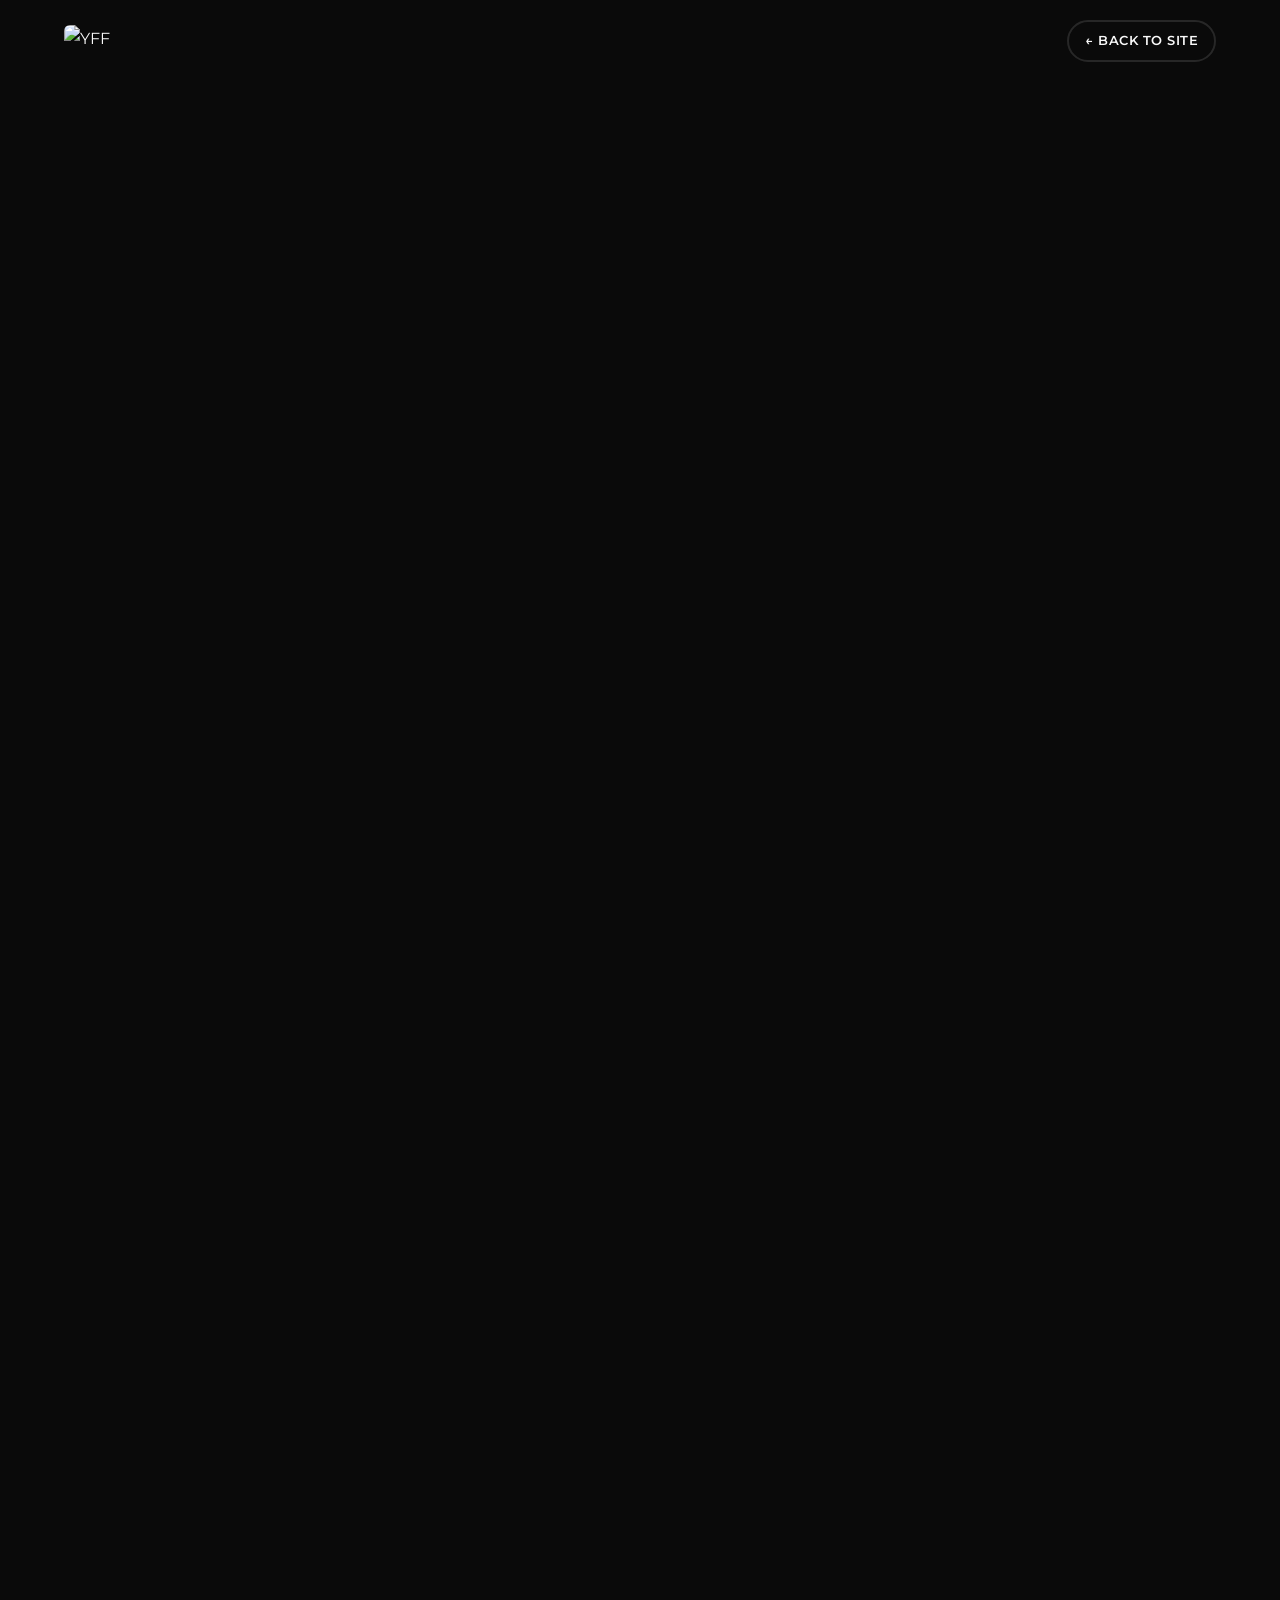
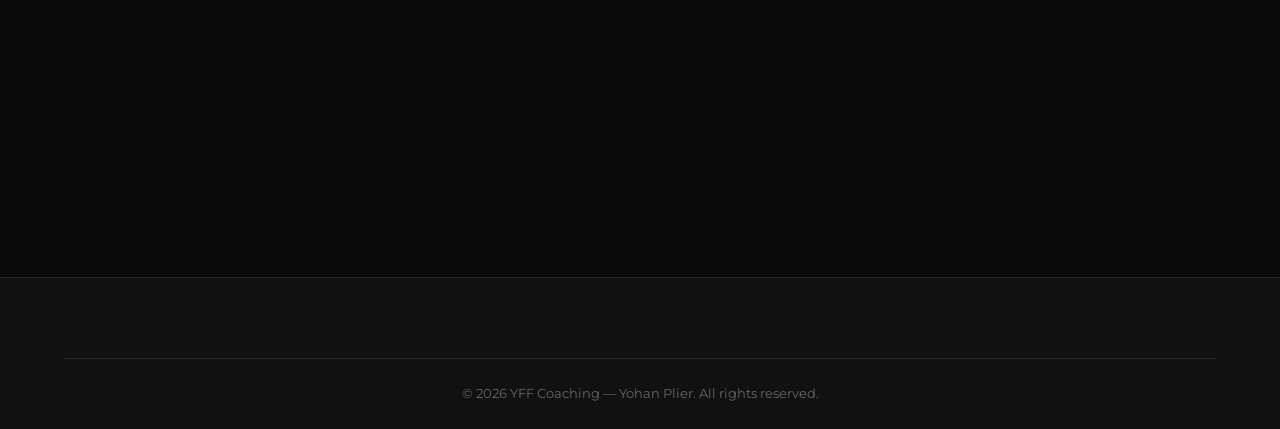
==== blog/hyrox-what-is-it.html @ ce3c8265 "Add Blog section with first HYROX article - New Blog section on homepage with featured article card " ====
<!DOCTYPE html>
<html lang="en">
<head>
    <meta charset="UTF-8">
    <meta name="viewport" content="width=device-width, initial-scale=1.0">
    <title>HYROX: What is it? | YFF Coaching Blog - Yohan Plier</title>
    <meta name="description" content="Complete guide to HYROX, the World Series of Fitness Racing. Learn the format, the 8 stations, how to prepare, and why millions of athletes are joining the HYROX movement.">
    <meta name="keywords" content="HYROX, what is HYROX, HYROX explained, HYROX stations, HYROX race format, fitness racing, YFF Coaching, Yohan Plier, HYROX coach Toulouse">
    <meta name="author" content="Yohan Plier - YFF Coaching">
    <meta name="robots" content="index, follow">
    <link rel="canonical" href="https://alex-connected-mate.github.io/yff-coaching/blog/hyrox-what-is-it.html">

    <!-- Open Graph -->
    <meta property="og:type" content="article">
    <meta property="og:title" content="HYROX: What is it? | YFF Coaching Blog">
    <meta property="og:description" content="Complete guide to HYROX — the World Series of Fitness Racing. Format, stations, preparation and why to join.">
    <meta property="og:image" content="../assets/images/blog/hyrox-finish.jpg">
    <meta property="og:url" content="https://alex-connected-mate.github.io/yff-coaching/blog/hyrox-what-is-it.html">

    <!-- Twitter Card -->
    <meta name="twitter:card" content="summary_large_image">
    <meta name="twitter:title" content="HYROX: What is it? | YFF Coaching Blog">
    <meta name="twitter:description" content="Complete guide to HYROX — the World Series of Fitness Racing.">
    <meta name="twitter:image" content="../assets/images/blog/hyrox-finish.jpg">

    <!-- Fonts -->
    <link rel="preconnect" href="https://fonts.googleapis.com">
    <link rel="preconnect" href="https://fonts.gstatic.com" crossorigin>
    <link href="https://fonts.googleapis.com/css2?family=Montserrat:wght@300;400;500;600;700;800;900&display=swap" rel="stylesheet">

    <!-- Favicon -->
    <link rel="icon" type="image/png" href="../assets/images/logo-yff-small.png">

    <!-- Stylesheet -->
    <link rel="stylesheet" href="../css/style.css?v=4">

    <!-- Article Structured Data -->
    <script type="application/ld+json">
    {
        "@context": "https://schema.org",
        "@type": "BlogPosting",
        "headline": "HYROX: What is it?",
        "description": "Complete guide to HYROX — the World Series of Fitness Racing.",
        "image": "https://alex-connected-mate.github.io/yff-coaching/assets/images/blog/hyrox-finish.jpg",
        "author": {
            "@type": "Person",
            "name": "Yohan Plier",
            "url": "https://alex-connected-mate.github.io/yff-coaching/"
        },
        "publisher": {
            "@type": "Organization",
            "name": "YFF Coaching",
            "logo": {
                "@type": "ImageObject",
                "url": "https://alex-connected-mate.github.io/yff-coaching/assets/images/logo-yff-new.png"
            }
        },
        "datePublished": "2026-04-14",
        "dateModified": "2026-04-14",
        "mainEntityOfPage": {
            "@type": "WebPage",
            "@id": "https://alex-connected-mate.github.io/yff-coaching/blog/hyrox-what-is-it.html"
        }
    }
    </script>
</head>
<body>
    <!-- Navigation -->
    <nav id="navbar" aria-label="Main navigation">
        <div class="nav-container">
            <a href="../index.html#hero" class="nav-logo" aria-label="YFF Coaching - Home">
                <img src="../assets/images/logo-yff-new.png" alt="YFF" class="nav-logo-img">
            </a>
            <div class="nav-right">
                <a href="../index.html" class="btn btn-outline btn-small" style="padding:8px 16px;font-size:0.8rem;">&larr; Back to site</a>
            </div>
        </div>
    </nav>

    <!-- Article -->
    <article class="blog-article">
        <div class="container blog-container">
            <header class="blog-article-header animate-on-scroll">
                <a href="../index.html#blog" class="blog-back-link">&larr; Blog</a>
                <span class="blog-card-tag" style="position:static;display:inline-block;margin-bottom:16px;">HYROX</span>
                <h1>HYROX: What is it?</h1>
                <div class="blog-article-meta">
                    <span>By <strong>Yohan Plier</strong></span>
                    <span class="blog-card-dot">&bull;</span>
                    <span>April 14, 2026</span>
                    <span class="blog-card-dot">&bull;</span>
                    <span>5 min read</span>
                </div>
            </header>

            <div class="blog-article-hero animate-on-scroll">
                <img src="../assets/images/blog/hyrox-finish.jpg" alt="HYROX Finish Line - YFF Coaching athlete at HYROX Nice" loading="eager">
            </div>

            <div class="blog-article-content animate-on-scroll">
                <p class="blog-lead">HYROX is the <strong>World Series of Fitness Racing</strong> &mdash; a fast-growing global fitness competition that combines running and functional workouts in a standardized, measurable, and comparable format. Whether you're an elite athlete or a fitness beginner, HYROX is designed for everyone.</p>

                <h2>The Official HYROX Format</h2>
                <p>Every HYROX race is identical across the world. This is what makes it unique: your time in Toronto, Nice, Paris, or New York can be directly compared with any other athlete on the planet. The format is simple and brutal:</p>

                <div class="blog-highlight">
                    <strong>8 rounds of 1 km running + 1 functional workout</strong><br>
                    Total: 8 km of running + 8 workout stations
                </div>

                <h2>The 8 Workout Stations</h2>
                <p>After each 1 km run, athletes complete one of these functional workouts, always in the same order:</p>

                <ol class="blog-list">
                    <li><strong>1000m SkiErg</strong> &mdash; full-body ski ergometer</li>
                    <li><strong>50m Sled Push</strong> &mdash; heavy sled over 2 x 25m</li>
                    <li><strong>50m Sled Pull</strong> &mdash; pulling a sled with a rope</li>
                    <li><strong>80m Burpee Broad Jumps</strong> &mdash; explosive full-body movement</li>
                    <li><strong>1000m Rowing</strong> &mdash; Concept 2 rower</li>
                    <li><strong>200m Farmers Carry</strong> &mdash; two kettlebells, grip endurance</li>
                    <li><strong>100m Sandbag Lunges</strong> &mdash; weighted walking lunges</li>
                    <li><strong>100 Wall Balls</strong> &mdash; the famous final station</li>
                </ol>

                <div class="blog-article-image animate-on-scroll">
                    <img src="../assets/images/blog/hyrox-podium.jpg" alt="HYROX Toronto Champions - YFF athletes on the podium" loading="lazy">
                    <p class="blog-image-caption">HYROX Toronto &mdash; YFF athletes on the podium</p>
                </div>

                <h2>Categories for Everyone</h2>
                <p>HYROX is built so that every level of athlete has a place to compete:</p>
                <ul class="blog-list">
                    <li><strong>HYROX Open</strong> &mdash; Open category, for all fitness levels</li>
                    <li><strong>HYROX Pro</strong> &mdash; Higher weights for the experienced</li>
                    <li><strong>HYROX Doubles</strong> &mdash; Two-person team, shared workload</li>
                    <li><strong>HYROX Relay</strong> &mdash; 4-person relay teams</li>
                </ul>

                <h2>Why HYROX is Exploding</h2>
                <p>Since its launch in 2017 in Germany, HYROX has grown into a global phenomenon with <strong>hundreds of thousands of athletes</strong> competing each season across dozens of cities worldwide. Here's why people are hooked:</p>

                <ul class="blog-list">
                    <li><strong>Measurable progression</strong> &mdash; same format everywhere, so you can track improvement race after race</li>
                    <li><strong>Accessible</strong> &mdash; no skill-based movements like Olympic lifts or gymnastics. If you can run, push, pull and carry, you can HYROX</li>
                    <li><strong>Spectator-friendly</strong> &mdash; an arena experience with music, lights, and thousands of athletes</li>
                    <li><strong>Community</strong> &mdash; a global family of athletes, coaches, and first-timers</li>
                </ul>

                <div class="blog-article-image animate-on-scroll">
                    <img src="../assets/images/blog/hyrox-victory.jpg" alt="HYROX finisher celebration" loading="lazy">
                    <p class="blog-image-caption">The finish line moment &mdash; what HYROX is all about</p>
                </div>

                <h2>How to Prepare for Your First HYROX</h2>
                <p>The beauty of HYROX is that the format is known &mdash; which means preparation is <strong>specific and structured</strong>. A smart training program should combine:</p>
                <ul class="blog-list">
                    <li>Running capacity (volume + race-pace intervals)</li>
                    <li>Strength and power on the key stations</li>
                    <li>Transition work (the ability to run after a heavy station)</li>
                    <li>Race strategy and pacing</li>
                </ul>
                <p>This is exactly what I focus on in the <strong>YFF HYROX Academy</strong> &mdash; teaching athletes the objective of each training phase, each stimulus, and how to arrive at the start line prepared both physically and mentally.</p>

                <div class="blog-cta animate-on-scroll">
                    <h3>Ready to run your first HYROX?</h3>
                    <p>Whether it's your first race or you're chasing the podium, I coach athletes at every level with personalized HYROX programming.</p>
                    <a href="../index.html#hyrox" class="btn btn-primary">Discover HYROX Coaching</a>
                </div>

                <div class="blog-article-footer">
                    <p><em>Written by Yohan Plier &mdash; HYROX Ambassador Canada/USA 2024/25 &amp; 25/26, specialist with 15+ HYROX races completed worldwide.</em></p>
                </div>
            </div>
        </div>
    </article>

    <!-- Footer -->
    <footer id="footer" aria-label="Site footer" style="margin-top: 0;">
        <div class="container">
            <div class="footer-bottom">
                <p>&copy; 2026 YFF Coaching &mdash; Yohan Plier. All rights reserved.</p>
            </div>
        </div>
    </footer>
</body>
</html>
---- css/style.css ----
/* ============================================
   YFF COACHING - Modern Redesign
   ============================================ */

/* --- Reset & Base --- */
*, *::before, *::after {
    margin: 0;
    padding: 0;
    box-sizing: border-box;
}

:root {
    --bg-dark: #0a0a0a;
    --bg-section: #111111;
    --bg-card: #1a1a1a;
    --bg-card-hover: #222222;
    --text-primary: #f9f9f9;
    --text-secondary: #a0a0a0;
    --text-muted: #666666;
    --accent: #e63019;
    --accent-light: #ff4533;
    --accent-dark: #b82414;
    --accent-glow: rgba(230, 48, 25, 0.3);
    --gradient-accent: linear-gradient(135deg, #e63019 0%, #ff6b4a 100%);
    --border-color: rgba(255, 255, 255, 0.08);
    --border-light: rgba(255, 255, 255, 0.12);
    --radius-sm: 8px;
    --radius-md: 12px;
    --radius-lg: 20px;
    --radius-xl: 28px;
    --shadow-sm: 0 2px 8px rgba(0,0,0,0.3);
    --shadow-md: 0 8px 30px rgba(0,0,0,0.4);
    --shadow-lg: 0 20px 60px rgba(0,0,0,0.5);
    --shadow-accent: 0 8px 30px rgba(230, 48, 25, 0.25);
    --transition: 0.3s cubic-bezier(0.4, 0, 0.2, 1);
    --transition-slow: 0.6s cubic-bezier(0.4, 0, 0.2, 1);
}

html {
    scroll-behavior: smooth;
    font-size: 16px;
}

body {
    font-family: 'Montserrat', sans-serif;
    background-color: var(--bg-dark);
    color: var(--text-primary);
    line-height: 1.7;
    overflow-x: hidden;
    -webkit-font-smoothing: antialiased;
}

img {
    max-width: 100%;
    height: auto;
    display: block;
}

a {
    text-decoration: none;
    color: inherit;
}

ul {
    list-style: none;
}

.container {
    max-width: 1200px;
    margin: 0 auto;
    padding: 0 24px;
}

/* --- Loader --- */
#loader {
    position: fixed;
    top: 0;
    left: 0;
    width: 100%;
    height: 100%;
    background: var(--bg-dark);
    display: flex;
    align-items: center;
    justify-content: center;
    z-index: 10000;
    transition: opacity 0.5s, visibility 0.5s;
}

#loader.hidden {
    opacity: 0;
    visibility: hidden;
}

.loader-logo img {
    width: 100px;
    border-radius: 16px;
    animation: pulse 1.2s ease-in-out infinite;
}

@keyframes pulse {
    0%, 100% { transform: scale(1); opacity: 1; }
    50% { transform: scale(1.1); opacity: 0.7; }
}

/* --- Navigation --- */
#navbar {
    position: fixed;
    top: 0;
    left: 0;
    width: 100%;
    z-index: 1000;
    padding: 20px 0;
    transition: var(--transition);
}

#navbar.scrolled {
    background: rgba(10, 10, 10, 0.92);
    backdrop-filter: blur(20px);
    -webkit-backdrop-filter: blur(20px);
    padding: 12px 0;
    border-bottom: 1px solid var(--border-color);
}

.nav-container {
    max-width: 1200px;
    margin: 0 auto;
    padding: 0 24px;
    display: flex;
    align-items: center;
    justify-content: space-between;
}

.nav-logo {
    display: flex;
    align-items: center;
}

.nav-logo-img {
    height: 32px;
    width: auto;
    border-radius: 6px;
}

.nav-menu {
    display: flex;
    align-items: center;
    gap: 8px;
}

.nav-link {
    padding: 8px 16px;
    font-size: 0.85rem;
    font-weight: 500;
    letter-spacing: 0.5px;
    text-transform: uppercase;
    color: var(--text-secondary);
    transition: var(--transition);
    border-radius: var(--radius-sm);
    position: relative;
}

.nav-link:hover,
.nav-link.active {
    color: var(--text-primary);
}

.nav-link::after {
    content: '';
    position: absolute;
    bottom: 4px;
    left: 50%;
    width: 0;
    height: 2px;
    background: var(--accent);
    transition: var(--transition);
    transform: translateX(-50%);
}

.nav-link:hover::after,
.nav-link.active::after {
    width: 20px;
}

.nav-cta {
    padding: 10px 24px;
    background: var(--gradient-accent);
    color: white;
    font-size: 0.85rem;
    font-weight: 600;
    letter-spacing: 0.5px;
    text-transform: uppercase;
    border-radius: 50px;
    transition: var(--transition);
}

.nav-cta:hover {
    transform: translateY(-2px);
    box-shadow: var(--shadow-accent);
}

/* Language Switch */
.nav-right {
    display: flex;
    align-items: center;
    gap: 12px;
    order: 3;
}

.lang-switch {
    background: rgba(255,255,255,0.08);
    border: 1px solid var(--border-light);
    color: var(--text-primary);
    font-family: 'Montserrat', sans-serif;
    font-size: 0.75rem;
    font-weight: 700;
    letter-spacing: 1px;
    padding: 6px 12px;
    border-radius: 50px;
    cursor: pointer;
    transition: var(--transition);
}

.lang-switch:hover {
    background: var(--accent);
    border-color: var(--accent);
}

.nav-toggle {
    display: none;
    flex-direction: column;
    gap: 5px;
    background: none;
    border: none;
    cursor: pointer;
    padding: 8px;
    z-index: 1001;
}

.nav-toggle span {
    display: block;
    width: 24px;
    height: 2px;
    background: var(--text-primary);
    transition: var(--transition);
    border-radius: 2px;
}

.nav-toggle.active span:nth-child(1) {
    transform: rotate(45deg) translate(5px, 5px);
}

.nav-toggle.active span:nth-child(2) {
    opacity: 0;
}

.nav-toggle.active span:nth-child(3) {
    transform: rotate(-45deg) translate(5px, -5px);
}

/* --- Buttons --- */
.btn {
    display: inline-flex;
    align-items: center;
    justify-content: center;
    gap: 8px;
    padding: 14px 32px;
    font-family: 'Montserrat', sans-serif;
    font-size: 0.9rem;
    font-weight: 600;
    letter-spacing: 0.5px;
    text-transform: uppercase;
    border-radius: 50px;
    border: none;
    cursor: pointer;
    transition: var(--transition);
}

.btn-primary {
    background: var(--gradient-accent);
    color: white;
}

.btn-primary:hover {
    transform: translateY(-3px);
    box-shadow: var(--shadow-accent);
}

.btn-outline {
    background: transparent;
    color: var(--text-primary);
    border: 2px solid var(--border-light);
}

.btn-outline:hover {
    border-color: var(--accent);
    color: var(--accent);
    transform: translateY(-3px);
}

.btn-full {
    width: 100%;
}

.btn-large {
    padding: 18px 48px;
    font-size: 1rem;
}

.btn-small {
    padding: 10px 20px;
    font-size: 0.8rem;
}

/* --- Section Styling --- */
section {
    padding: 120px 0;
    position: relative;
}

#services,
#pricing,
#programs {
    background: var(--bg-section);
}

.section-header {
    text-align: center;
    max-width: 640px;
    margin: 0 auto 64px;
}

.section-tag {
    display: inline-block;
    padding: 6px 16px;
    background: rgba(230, 48, 25, 0.1);
    color: var(--accent);
    font-size: 0.8rem;
    font-weight: 600;
    letter-spacing: 1.5px;
    text-transform: uppercase;
    border-radius: 50px;
    border: 1px solid rgba(230, 48, 25, 0.2);
    margin-bottom: 16px;
}

.section-title {
    font-size: clamp(2rem, 4vw, 3rem);
    font-weight: 800;
    line-height: 1.2;
    margin-bottom: 16px;
}

.text-accent {
    color: var(--accent);
}

.section-desc {
    color: var(--text-secondary);
    font-size: 1.05rem;
    line-height: 1.8;
}

/* --- Hero --- */
#hero {
    min-height: 100vh;
    display: flex;
    align-items: center;
    padding: 100px 0 60px;
    position: relative;
    overflow: hidden;
    background: var(--bg-dark);
}

.hero-bg-overlay {
    position: absolute;
    inset: 0;
    background: radial-gradient(ellipse at 80% 50%, rgba(230, 48, 25, 0.08) 0%, transparent 60%),
                radial-gradient(ellipse at 20% 80%, rgba(230, 48, 25, 0.05) 0%, transparent 50%);
    pointer-events: none;
}

.hero-particles {
    position: absolute;
    inset: 0;
    pointer-events: none;
    overflow: hidden;
}

.hero-content {
    max-width: 1200px;
    margin: 0 auto;
    padding: 0 24px;
    display: grid;
    grid-template-columns: 1fr 1fr;
    gap: 60px;
    align-items: center;
    position: relative;
    z-index: 2;
}

.hero-subtitle {
    font-size: 0.9rem;
    font-weight: 500;
    letter-spacing: 3px;
    text-transform: uppercase;
    color: var(--accent);
    margin-bottom: 20px;
}

.hero-title {
    font-size: clamp(2.5rem, 5.5vw, 4.5rem);
    font-weight: 900;
    line-height: 1.05;
    margin-bottom: 24px;
}

.hero-title span {
    display: block;
}

.hero-title .line2 {
    color: var(--text-primary);
}

.hero-desc {
    color: var(--text-secondary);
    font-size: 1.05rem;
    line-height: 1.8;
    margin-bottom: 36px;
    max-width: 480px;
}

.hero-buttons {
    display: flex;
    gap: 16px;
    margin-bottom: 48px;
    flex-wrap: wrap;
}

.hero-stats {
    display: flex;
    gap: 40px;
}

.stat {
    position: relative;
}

.stat::after {
    content: '';
    position: absolute;
    right: -20px;
    top: 50%;
    transform: translateY(-50%);
    width: 1px;
    height: 40px;
    background: var(--border-color);
}

.stat:last-child::after {
    display: none;
}

.stat-number {
    font-size: 2.2rem;
    font-weight: 800;
    color: var(--text-primary);
}

.stat-plus {
    font-size: 1.5rem;
    font-weight: 700;
    color: var(--accent);
}

.stat-label {
    display: block;
    font-size: 0.75rem;
    color: var(--text-muted);
    text-transform: uppercase;
    letter-spacing: 1px;
    margin-top: 2px;
}

.hero-image {
    display: flex;
    justify-content: center;
    position: relative;
}

.hero-img-wrapper {
    position: relative;
    width: 420px;
    max-width: 100%;
}

.hero-img-wrapper img {
    border-radius: var(--radius-lg);
    position: relative;
    z-index: 2;
    box-shadow: var(--shadow-lg);
}

.hero-img-accent {
    position: absolute;
    top: -20px;
    right: -20px;
    width: 100%;
    height: 100%;
    border: 2px solid var(--accent);
    border-radius: var(--radius-lg);
    opacity: 0.3;
    z-index: 1;
}

.scroll-indicator {
    position: absolute;
    bottom: 30px;
    left: 50%;
    transform: translateX(-50%);
    display: flex;
    flex-direction: column;
    align-items: center;
    gap: 8px;
    color: var(--text-muted);
    font-size: 0.7rem;
    letter-spacing: 2px;
    text-transform: uppercase;
    z-index: 2;
    transition: var(--transition);
}

.scroll-indicator:hover {
    color: var(--accent);
}

.scroll-arrow {
    width: 1px;
    height: 40px;
    background: var(--text-muted);
    position: relative;
    animation: scrollBounce 2s ease-in-out infinite;
}

@keyframes scrollBounce {
    0%, 100% { transform: translateY(0); opacity: 1; }
    50% { transform: translateY(10px); opacity: 0.3; }
}

/* --- Services Grid --- */
.services-grid {
    display: grid;
    grid-template-columns: repeat(3, 1fr);
    gap: 24px;
}

.service-card {
    display: block;
    background: var(--bg-card);
    border: 1px solid var(--border-color);
    border-radius: var(--radius-lg);
    padding: 40px 32px;
    transition: var(--transition);
    position: relative;
    overflow: hidden;
}

.service-card::before {
    content: '';
    position: absolute;
    top: 0;
    left: 0;
    width: 100%;
    height: 3px;
    background: var(--gradient-accent);
    transform: scaleX(0);
    transform-origin: left;
    transition: var(--transition);
}

.service-card:hover {
    transform: translateY(-8px);
    border-color: rgba(230, 48, 25, 0.3);
    box-shadow: var(--shadow-md);
}

.service-card:hover::before {
    transform: scaleX(1);
}

.service-icon {
    width: 56px;
    height: 56px;
    margin-bottom: 24px;
}

.service-icon img {
    width: 100%;
    height: 100%;
    object-fit: contain;
    filter: brightness(0) invert(1);
}

.service-card h3 {
    font-size: 1.3rem;
    font-weight: 700;
    margin-bottom: 12px;
}

.service-card p {
    color: var(--text-secondary);
    font-size: 0.95rem;
    line-height: 1.7;
    margin-bottom: 20px;
}

.service-arrow {
    font-size: 1.5rem;
    color: var(--accent);
    transition: var(--transition);
}

.service-card:hover .service-arrow {
    transform: translateX(8px);
    display: inline-block;
}

/* --- Split Sections --- */
.split-section {
    display: grid;
    grid-template-columns: 1fr 1fr;
    gap: 80px;
    align-items: center;
}

.split-section.reverse .split-image {
    order: 2;
}

.split-section.reverse .split-content {
    order: 1;
}

.split-content .section-tag {
    margin-bottom: 12px;
}

.split-content .section-title {
    margin-bottom: 24px;
}

.lead-text {
    font-size: 1.15rem;
    font-weight: 500;
    color: var(--text-primary);
    margin-bottom: 16px;
}

.split-content p {
    color: var(--text-secondary);
    margin-bottom: 16px;
    line-height: 1.8;
}

/* Image Stack Effect */
.image-stack {
    position: relative;
}

.stack-main {
    border-radius: var(--radius-lg);
    box-shadow: var(--shadow-lg);
    position: relative;
    z-index: 2;
}

.stack-secondary {
    position: absolute;
    bottom: -40px;
    right: -40px;
    width: 55%;
    border-radius: var(--radius-md);
    border: 4px solid var(--bg-dark);
    box-shadow: var(--shadow-md);
    z-index: 3;
}

/* Features List */
.features-list {
    margin: 32px 0;
    display: flex;
    flex-direction: column;
    gap: 20px;
}

.feature-item {
    display: flex;
    align-items: center;
    gap: 16px;
    padding: 16px;
    background: var(--bg-card);
    border-radius: var(--radius-md);
    border: 1px solid var(--border-color);
    transition: var(--transition);
}

.feature-item:hover {
    border-color: rgba(230, 48, 25, 0.3);
    transform: translateX(8px);
}

.feature-icon {
    width: 40px;
    height: 40px;
    flex-shrink: 0;
    object-fit: contain;
    filter: brightness(0) invert(1);
}

.feature-item h4 {
    font-size: 0.95rem;
    font-weight: 600;
    margin-bottom: 2px;
}

.feature-item p {
    font-size: 0.85rem;
    color: var(--text-muted);
    margin-bottom: 0;
}

.location-badge {
    display: inline-flex;
    align-items: center;
    gap: 10px;
    padding: 12px 20px;
    background: rgba(230, 48, 25, 0.08);
    border: 1px solid rgba(230, 48, 25, 0.15);
    border-radius: 50px;
    color: var(--accent-light);
    font-size: 0.85rem;
    font-weight: 500;
    margin-top: 8px;
}

/* --- Pricing --- */
.pricing-grid {
    display: grid;
    grid-template-columns: repeat(2, 1fr);
    gap: 32px;
    max-width: 800px;
    margin: 0 auto;
}

.pricing-card {
    background: var(--bg-card);
    border: 1px solid var(--border-color);
    border-radius: var(--radius-lg);
    padding: 40px;
    position: relative;
    transition: var(--transition);
}

.pricing-card:hover {
    transform: translateY(-4px);
    box-shadow: var(--shadow-md);
}

.pricing-card.featured {
    border-color: var(--accent);
    background: linear-gradient(180deg, rgba(230, 48, 25, 0.06) 0%, var(--bg-card) 100%);
}

.pricing-badge {
    position: absolute;
    top: -12px;
    left: 50%;
    transform: translateX(-50%);
    padding: 6px 20px;
    background: var(--gradient-accent);
    color: white;
    font-size: 0.75rem;
    font-weight: 700;
    text-transform: uppercase;
    letter-spacing: 1px;
    border-radius: 50px;
    white-space: nowrap;
}

.pricing-header {
    text-align: center;
    margin-bottom: 32px;
    padding-bottom: 24px;
    border-bottom: 1px solid var(--border-color);
}

.pricing-header h3 {
    font-size: 1.5rem;
    font-weight: 700;
    margin-bottom: 4px;
}

.pricing-sub {
    color: var(--text-muted);
    font-size: 0.9rem;
}

.pricing-options {
    display: flex;
    flex-direction: column;
    gap: 16px;
    margin-bottom: 24px;
}

.price-row {
    display: flex;
    align-items: center;
    justify-content: space-between;
    padding: 16px;
    border-radius: var(--radius-md);
    background: rgba(255, 255, 255, 0.03);
    position: relative;
}

.price-row.highlighted {
    background: rgba(230, 48, 25, 0.06);
    border: 1px solid rgba(230, 48, 25, 0.15);
}

.price-sessions {
    font-size: 0.9rem;
    font-weight: 500;
    color: var(--text-secondary);
}

.price-amount {
    font-weight: 700;
    font-size: 1.1rem;
}

.currency {
    color: var(--accent);
    font-size: 0.9rem;
}

.per {
    color: var(--text-muted);
    font-size: 0.8rem;
    font-weight: 400;
}

.price-badge {
    position: absolute;
    top: -8px;
    right: 16px;
    padding: 2px 10px;
    background: var(--accent);
    color: white;
    font-size: 0.65rem;
    font-weight: 700;
    text-transform: uppercase;
    letter-spacing: 0.5px;
    border-radius: 50px;
}

/* --- Group Training --- */
.group-pricing {
    display: grid;
    grid-template-columns: repeat(2, 1fr);
    gap: 20px;
    margin: 28px 0;
}

.group-price-card {
    background: var(--bg-card);
    border: 1px solid var(--border-color);
    border-radius: var(--radius-lg);
    padding: 28px;
    position: relative;
    transition: var(--transition);
}

.group-price-card:hover {
    transform: translateY(-4px);
    box-shadow: var(--shadow-md);
}

.group-price-card.featured {
    border-color: var(--accent);
    background: linear-gradient(180deg, rgba(230, 48, 25, 0.06) 0%, var(--bg-card) 100%);
}

.group-price-card h4 {
    font-size: 1.15rem;
    font-weight: 700;
    margin-bottom: 6px;
}

.group-price-location {
    color: var(--text-secondary);
    font-size: 0.85rem;
    margin-bottom: 16px;
}

.group-price-amount {
    font-size: 2rem;
    font-weight: 800;
    color: var(--accent);
    margin-bottom: 12px;
}

.group-price-amount span {
    font-size: 0.85rem;
    font-weight: 500;
    color: var(--text-secondary);
}

.group-price-badge {
    display: inline-block;
    padding: 3px 10px;
    background: rgba(230, 48, 25, 0.1);
    color: var(--accent);
    font-size: 0.7rem;
    font-weight: 600;
    text-transform: uppercase;
    letter-spacing: 1px;
    border-radius: 50px;
    margin-bottom: 12px;
}

.group-price-detail {
    display: flex;
    align-items: center;
    gap: 8px;
    color: var(--text-secondary);
    font-size: 0.85rem;
    margin-bottom: 8px;
}

.group-price-detail svg {
    color: var(--accent);
    flex-shrink: 0;
}

.group-price-note {
    color: var(--text-muted);
    font-size: 0.8rem;
    margin-top: 12px;
    padding-top: 12px;
    border-top: 1px solid var(--border-color);
}

.group-types {
    margin: 24px 0;
}

.group-type {
    position: relative;
    border-radius: var(--radius-md);
    overflow: hidden;
    height: 160px;
}

.group-type-img {
    width: 100%;
    height: 100%;
    object-fit: cover;
}

.group-type-overlay {
    position: absolute;
    inset: 0;
    background: linear-gradient(to top, rgba(0,0,0,0.8), transparent);
    display: flex;
    align-items: flex-end;
    padding: 20px;
}

.group-type-overlay h4 {
    font-size: 1.1rem;
    font-weight: 700;
}

.brand-logos {
    display: flex;
    align-items: center;
    gap: 24px;
    margin: 24px 0;
    padding: 16px;
    background: rgba(255,255,255,0.03);
    border-radius: var(--radius-md);
}

.brand-logos img {
    height: 30px;
    object-fit: contain;
    filter: brightness(0) invert(0.7);
}

/* --- HYROX Section --- */
#hyrox {
    background: var(--bg-section);
}

.hyrox-stats {
    display: grid;
    grid-template-columns: repeat(3, 1fr);
    gap: 24px;
    margin-bottom: 48px;
}

.hyrox-stat-card {
    background: var(--bg-card);
    border: 1px solid var(--border-color);
    border-radius: var(--radius-lg);
    padding: 32px 24px;
    text-align: center;
    transition: var(--transition);
}

.hyrox-stat-card:hover {
    transform: translateY(-4px);
    box-shadow: var(--shadow-md);
}

.hyrox-stat-card.accent {
    border-color: var(--accent);
    background: linear-gradient(180deg, rgba(230, 48, 25, 0.08) 0%, var(--bg-card) 100%);
}

.hyrox-stat-number {
    font-size: 3rem;
    font-weight: 900;
    color: var(--accent);
    line-height: 1;
    margin-bottom: 12px;
}

.hyrox-stat-icon {
    color: var(--accent);
    margin-bottom: 12px;
}

.hyrox-stat-card p {
    color: var(--text-secondary);
    font-size: 0.9rem;
    line-height: 1.5;
}

.hyrox-features {
    display: grid;
    grid-template-columns: repeat(4, 1fr);
    gap: 24px;
    margin-bottom: 48px;
}

.hyrox-feature-card {
    background: var(--bg-card);
    border: 1px solid var(--border-color);
    border-radius: var(--radius-lg);
    padding: 32px 24px;
    transition: var(--transition);
}

.hyrox-feature-card:hover {
    transform: translateY(-4px);
    box-shadow: var(--shadow-md);
    border-color: var(--accent);
}

.hyrox-feature-icon {
    color: var(--accent);
    margin-bottom: 16px;
}

.hyrox-feature-card h4 {
    font-size: 1.05rem;
    font-weight: 700;
    margin-bottom: 10px;
}

.hyrox-feature-card p {
    color: var(--text-secondary);
    font-size: 0.85rem;
    line-height: 1.6;
}

.hyrox-cta {
    text-align: center;
}

.hyrox-cta-inner {
    background: linear-gradient(135deg, rgba(230, 48, 25, 0.1) 0%, rgba(230, 48, 25, 0.03) 100%);
    border: 1px solid rgba(230, 48, 25, 0.2);
    border-radius: var(--radius-lg);
    padding: 48px 40px;
    display: inline-flex;
    flex-direction: column;
    align-items: center;
    gap: 20px;
    max-width: 600px;
    width: 100%;
}

.hyrox-cta-logo {
    height: 36px;
    width: auto;
    padding: 8px 20px;
    background: white;
    border-radius: var(--radius-sm);
}

.hyrox-cta-inner p {
    color: var(--text-secondary);
    font-size: 1.1rem;
    font-weight: 500;
}

/* --- Programs --- */
.program-block {
    background: var(--bg-card);
    border: 1px solid var(--border-color);
    border-radius: var(--radius-lg);
    padding: 40px;
    margin-bottom: 0;
}

.program-block-header {
    display: flex;
    align-items: center;
    gap: 16px;
    margin-bottom: 32px;
    flex-wrap: wrap;
}

.program-block-header h3 {
    font-size: 1.6rem;
    font-weight: 800;
}

.program-block-badge {
    display: inline-block;
    padding: 4px 14px;
    background: var(--accent);
    color: white;
    font-size: 0.7rem;
    font-weight: 700;
    text-transform: uppercase;
    letter-spacing: 1px;
    border-radius: 50px;
}

.program-block-badge-alt {
    display: inline-block;
    padding: 4px 14px;
    background: rgba(230, 48, 25, 0.1);
    color: var(--accent);
    font-size: 0.7rem;
    font-weight: 600;
    text-transform: uppercase;
    letter-spacing: 0.5px;
    border-radius: 50px;
}

.program-pricing-dual {
    display: grid;
    grid-template-columns: repeat(2, 1fr);
    gap: 20px;
    margin-bottom: 32px;
}

.program-pricing-table {
    background: rgba(255, 255, 255, 0.03);
    border: 1px solid var(--border-color);
    border-radius: var(--radius-md);
    padding: 20px;
}

.pricing-currency-label {
    font-size: 0.8rem;
    font-weight: 700;
    text-transform: uppercase;
    letter-spacing: 1px;
    color: var(--accent);
    margin-bottom: 16px;
    padding-bottom: 12px;
    border-bottom: 1px solid var(--border-color);
}

.pricing-tier {
    display: flex;
    align-items: center;
    justify-content: space-between;
    padding: 12px 14px;
    border-radius: var(--radius-sm);
    font-size: 0.9rem;
    color: var(--text-secondary);
}

.pricing-tier.highlighted {
    background: rgba(230, 48, 25, 0.06);
    border: 1px solid rgba(230, 48, 25, 0.15);
}

.pricing-amount {
    font-weight: 700;
    font-size: 1.1rem;
    color: var(--text-primary);
}

.program-features-list {
    margin-bottom: 28px;
    columns: 2;
    column-gap: 32px;
}

.program-features-list li {
    display: flex;
    align-items: flex-start;
    gap: 10px;
    padding: 7px 0;
    font-size: 0.85rem;
    color: var(--text-secondary);
    break-inside: avoid;
}

.program-features-list li svg {
    color: var(--accent);
    flex-shrink: 0;
    margin-top: 2px;
}

.program-block > .btn {
    display: inline-block;
}

.program-academy-badge {
    display: inline-block;
    margin-bottom: 24px;
}

.program-academy-badge img {
    width: 120px;
    height: 120px;
    object-fit: contain;
    border-radius: var(--radius-md);
}

.program-block .programs-cards .program-card {
    background: rgba(255, 255, 255, 0.03);
}

.program-block .programs-cards .program-card.featured {
    background: linear-gradient(180deg, rgba(230, 48, 25, 0.06) 0%, rgba(255, 255, 255, 0.03) 100%);
}

.programs-cards {
    display: grid;
    grid-template-columns: repeat(2, 1fr);
    gap: 24px;
}

.program-card {
    background: var(--bg-card);
    border: 1px solid var(--border-color);
    border-radius: var(--radius-lg);
    padding: 36px;
    transition: var(--transition);
}

.program-card:hover {
    transform: translateY(-4px);
    box-shadow: var(--shadow-md);
}

.program-card.featured {
    border-color: var(--accent);
    background: linear-gradient(180deg, rgba(230, 48, 25, 0.06) 0%, var(--bg-card) 100%);
}

.program-label {
    display: inline-block;
    padding: 4px 12px;
    background: rgba(230, 48, 25, 0.1);
    color: var(--accent);
    font-size: 0.75rem;
    font-weight: 600;
    text-transform: uppercase;
    letter-spacing: 1px;
    border-radius: 50px;
    margin-bottom: 16px;
}

.program-card h3 {
    font-size: 1.4rem;
    font-weight: 700;
    margin-bottom: 8px;
}

.program-card-desc {
    color: var(--text-muted);
    font-size: 0.9rem;
    margin-bottom: 24px;
    padding-bottom: 20px;
    border-bottom: 1px solid var(--border-color);
}

.program-card-pricing {
    margin-bottom: 24px;
}

.program-card-pricing .pricing-tier {
    padding: 10px 12px;
}

.program-freq {
    color: var(--text-muted);
    font-size: 0.9rem;
    margin-bottom: 24px;
    padding-bottom: 20px;
    border-bottom: 1px solid var(--border-color);
}

.program-features {
    margin-bottom: 28px;
}

.program-features li {
    display: flex;
    align-items: center;
    gap: 12px;
    padding: 8px 0;
    font-size: 0.9rem;
    color: var(--text-secondary);
}

.program-features li svg {
    color: var(--accent);
    flex-shrink: 0;
}

/* --- About --- */
.about-image-grid {
    display: grid;
    grid-template-columns: 3fr 2fr;
    gap: 16px;
}

.about-img-main {
    border-radius: var(--radius-lg);
    object-fit: cover;
    height: 100%;
    box-shadow: var(--shadow-lg);
}

.about-img-secondary {
    border-radius: var(--radius-lg);
    object-fit: cover;
    height: 100%;
    box-shadow: var(--shadow-md);
}

.certifications {
    margin-top: 32px;
    padding-top: 24px;
    border-top: 1px solid var(--border-color);
}

.certifications h4 {
    font-size: 0.85rem;
    font-weight: 600;
    text-transform: uppercase;
    letter-spacing: 1px;
    color: var(--text-muted);
    margin-bottom: 16px;
}

.cert-logos {
    display: flex;
    gap: 24px;
    align-items: center;
    flex-wrap: wrap;
}

.cert-item {
    background-color: #fff !important;
    border: none;
    border-radius: var(--radius-md);
    padding: 16px 24px;
    display: flex;
    align-items: center;
    justify-content: center;
    transition: var(--transition);
}

.cert-item:hover {
    transform: translateY(-2px);
    box-shadow: 0 4px 20px rgba(255, 255, 255, 0.15);
}

.cert-item img {
    height: 45px;
    width: auto;
    max-width: 170px;
    object-fit: contain;
    transition: var(--transition);
}

/* --- Blog --- */
#blog {
    background: var(--bg-section);
}

.blog-grid {
    display: grid;
    grid-template-columns: 2fr 1fr;
    gap: 32px;
    align-items: stretch;
}

.blog-card {
    display: block;
    background: var(--bg-card);
    border: 1px solid var(--border-color);
    border-radius: var(--radius-lg);
    overflow: hidden;
    transition: var(--transition);
    text-decoration: none;
    color: inherit;
}

.blog-card:hover {
    transform: translateY(-6px);
    box-shadow: var(--shadow-lg);
    border-color: var(--accent);
}

.blog-card-image {
    position: relative;
    width: 100%;
    aspect-ratio: 16 / 9;
    overflow: hidden;
}

.blog-card-image img {
    width: 100%;
    height: 100%;
    object-fit: cover;
    transition: transform 0.6s ease;
}

.blog-card:hover .blog-card-image img {
    transform: scale(1.05);
}

.blog-card-tag {
    position: absolute;
    top: 16px;
    left: 16px;
    padding: 6px 14px;
    background: var(--accent);
    color: white;
    font-size: 0.7rem;
    font-weight: 700;
    text-transform: uppercase;
    letter-spacing: 1px;
    border-radius: 50px;
}

.blog-card-content {
    padding: 28px;
}

.blog-card-meta {
    display: flex;
    align-items: center;
    gap: 8px;
    color: var(--text-muted);
    font-size: 0.8rem;
    margin-bottom: 12px;
}

.blog-card-dot {
    color: var(--accent);
}

.blog-card-content h3 {
    font-size: 1.5rem;
    font-weight: 800;
    margin-bottom: 12px;
    line-height: 1.3;
}

.blog-card-content p {
    color: var(--text-secondary);
    font-size: 0.95rem;
    line-height: 1.6;
    margin-bottom: 16px;
}

.blog-card-link {
    color: var(--accent);
    font-weight: 600;
    font-size: 0.9rem;
    text-transform: uppercase;
    letter-spacing: 1px;
    transition: var(--transition);
}

.blog-card:hover .blog-card-link {
    padding-left: 6px;
}

.blog-coming-soon {
    background: var(--bg-card);
    border: 1px dashed var(--border-light);
    border-radius: var(--radius-lg);
    display: flex;
    align-items: center;
    justify-content: center;
    min-height: 300px;
}

.blog-coming-soon-inner {
    text-align: center;
    padding: 32px;
    color: var(--text-muted);
}

.blog-coming-soon-inner svg {
    color: var(--accent);
    margin-bottom: 16px;
    opacity: 0.6;
}

.blog-coming-soon-inner h4 {
    color: var(--text-primary);
    font-size: 1.05rem;
    font-weight: 700;
    margin-bottom: 8px;
}

.blog-coming-soon-inner p {
    font-size: 0.85rem;
    line-height: 1.5;
}

/* --- Blog Article Page --- */
.blog-article {
    padding: 140px 0 80px;
    background: var(--bg-dark);
}

.blog-container {
    max-width: 820px;
}

.blog-back-link {
    display: inline-block;
    color: var(--text-muted);
    font-size: 0.85rem;
    text-transform: uppercase;
    letter-spacing: 1px;
    margin-bottom: 24px;
    transition: var(--transition);
}

.blog-back-link:hover {
    color: var(--accent);
}

.blog-article-header h1 {
    font-size: clamp(2rem, 4vw, 3rem);
    font-weight: 900;
    line-height: 1.2;
    margin-bottom: 20px;
}

.blog-article-meta {
    display: flex;
    align-items: center;
    gap: 10px;
    color: var(--text-muted);
    font-size: 0.9rem;
    margin-bottom: 40px;
    flex-wrap: wrap;
}

.blog-article-hero {
    margin-bottom: 48px;
    border-radius: var(--radius-lg);
    overflow: hidden;
    box-shadow: var(--shadow-lg);
}

.blog-article-hero img {
    width: 100%;
    height: auto;
    max-height: 500px;
    object-fit: cover;
}

.blog-article-content {
    color: var(--text-secondary);
    font-size: 1.05rem;
    line-height: 1.8;
}

.blog-lead {
    font-size: 1.2rem;
    color: var(--text-primary);
    line-height: 1.7;
    margin-bottom: 36px;
    padding-left: 20px;
    border-left: 3px solid var(--accent);
}

.blog-article-content h2 {
    color: var(--text-primary);
    font-size: 1.7rem;
    font-weight: 800;
    margin-top: 48px;
    margin-bottom: 20px;
}

.blog-article-content p {
    margin-bottom: 20px;
}

.blog-article-content strong {
    color: var(--text-primary);
}

.blog-highlight {
    background: linear-gradient(135deg, rgba(230, 48, 25, 0.1) 0%, rgba(230, 48, 25, 0.03) 100%);
    border: 1px solid rgba(230, 48, 25, 0.2);
    border-left: 4px solid var(--accent);
    border-radius: var(--radius-md);
    padding: 24px 28px;
    margin: 28px 0;
    color: var(--text-primary);
    font-size: 1.05rem;
    line-height: 1.6;
}

.blog-list {
    margin: 20px 0 32px 0;
    padding-left: 0;
}

.blog-list li {
    position: relative;
    padding: 10px 0 10px 32px;
    list-style: none;
    border-bottom: 1px solid var(--border-color);
}

.blog-list li:last-child {
    border-bottom: none;
}

.blog-list li::before {
    content: '';
    position: absolute;
    left: 0;
    top: 18px;
    width: 18px;
    height: 2px;
    background: var(--accent);
}

ol.blog-list {
    counter-reset: bloglist;
}

ol.blog-list li {
    counter-increment: bloglist;
    padding-left: 48px;
}

ol.blog-list li::before {
    content: counter(bloglist);
    top: 10px;
    width: 28px;
    height: 28px;
    background: var(--accent);
    color: white;
    border-radius: 50%;
    display: flex;
    align-items: center;
    justify-content: center;
    font-size: 0.85rem;
    font-weight: 700;
}

.blog-article-image {
    margin: 36px 0;
    border-radius: var(--radius-lg);
    overflow: hidden;
}

.blog-article-image img {
    width: 100%;
    height: auto;
    max-height: 500px;
    object-fit: cover;
    border-radius: var(--radius-lg);
    box-shadow: var(--shadow-md);
}

.blog-image-caption {
    margin-top: 12px !important;
    font-size: 0.85rem !important;
    text-align: center;
    color: var(--text-muted) !important;
    font-style: italic;
}

.blog-cta {
    background: linear-gradient(135deg, rgba(230, 48, 25, 0.15) 0%, rgba(230, 48, 25, 0.05) 100%);
    border: 1px solid rgba(230, 48, 25, 0.3);
    border-radius: var(--radius-lg);
    padding: 40px;
    text-align: center;
    margin: 48px 0;
}

.blog-cta h3 {
    color: var(--text-primary);
    font-size: 1.5rem;
    font-weight: 800;
    margin-bottom: 12px;
}

.blog-cta p {
    margin-bottom: 24px !important;
}

.blog-article-footer {
    margin-top: 48px;
    padding-top: 24px;
    border-top: 1px solid var(--border-color);
    font-size: 0.9rem;
    color: var(--text-muted);
}

/* --- CTA Section --- */
#cta {
    position: relative;
    padding: 80px 0;
    overflow: hidden;
}

.cta-bg-image {
    position: absolute;
    inset: 0;
    background-size: cover;
    background-position: center;
    filter: blur(2px);
}

.cta-overlay {
    position: absolute;
    inset: 0;
    background: linear-gradient(135deg, rgba(10, 10, 10, 0.92), rgba(10, 10, 10, 0.85));
}

.cta-content {
    text-align: center;
    position: relative;
    z-index: 2;
}

.cta-content h2 {
    font-size: clamp(1.6rem, 3vw, 2.4rem);
    font-weight: 800;
    margin-bottom: 12px;
}

.cta-content p {
    color: var(--text-secondary);
    font-size: 1.1rem;
    margin-bottom: 36px;
    max-width: 500px;
    margin-left: auto;
    margin-right: auto;
}

/* --- Footer --- */
#footer {
    background: var(--bg-section);
    padding: 80px 0 0;
    border-top: 1px solid var(--border-color);
}

.footer-content {
    display: grid;
    grid-template-columns: 2fr 1fr 1fr;
    gap: 48px;
    padding-bottom: 48px;
}

.footer-logo {
    font-size: 2rem;
    font-weight: 900;
    letter-spacing: 2px;
    margin-bottom: 12px;
}

.footer-logo-img {
    margin-bottom: 16px;
}

.footer-logo-img img {
    max-width: 220px;
    height: auto;
    border-radius: var(--radius-md);
}

.footer-brand p {
    color: var(--text-muted);
    font-size: 0.9rem;
    line-height: 1.6;
}

.footer-links h4,
.footer-contact h4 {
    font-size: 0.85rem;
    font-weight: 600;
    text-transform: uppercase;
    letter-spacing: 1.5px;
    margin-bottom: 20px;
    color: var(--text-primary);
}

.footer-links li {
    margin-bottom: 10px;
}

.footer-links a {
    color: var(--text-muted);
    font-size: 0.9rem;
    transition: var(--transition);
}

.footer-links a:hover {
    color: var(--accent);
    padding-left: 4px;
}

.footer-contact p {
    color: var(--text-muted);
    font-size: 0.9rem;
    margin-bottom: 16px;
}

.footer-bottom {
    border-top: 1px solid var(--border-color);
    padding: 24px 0;
    text-align: center;
}

.footer-bottom p {
    color: var(--text-muted);
    font-size: 0.8rem;
}

/* --- Animations --- */
.animate-in {
    opacity: 0;
    transform: translateY(30px);
    transition: opacity 0.8s ease, transform 0.8s ease;
}

.animate-in.visible {
    opacity: 1;
    transform: translateY(0);
}

.animate-on-scroll {
    opacity: 0;
    transform: translateY(40px);
    transition: opacity 0.7s ease, transform 0.7s ease;
}

.animate-on-scroll.in-view {
    opacity: 1;
    transform: translateY(0);
}

/* Stagger animations — grids */
.services-grid .service-card:nth-child(2) { transition-delay: 0.15s; }
.services-grid .service-card:nth-child(3) { transition-delay: 0.3s; }

.hyrox-stats .hyrox-stat-card:nth-child(2) { transition-delay: 0.15s; }
.hyrox-stats .hyrox-stat-card:nth-child(3) { transition-delay: 0.3s; }

.hyrox-features .hyrox-feature-card:nth-child(2) { transition-delay: 0.12s; }
.hyrox-features .hyrox-feature-card:nth-child(3) { transition-delay: 0.24s; }
.hyrox-features .hyrox-feature-card:nth-child(4) { transition-delay: 0.36s; }

.programs-cards .program-card:nth-child(2) { transition-delay: 0.15s; }

.group-pricing .group-price-card:nth-child(2) { transition-delay: 0.15s; }

.features-list .feature-item:nth-child(2) { transition-delay: 0.12s; }
.features-list .feature-item:nth-child(3) { transition-delay: 0.24s; }

.program-features-list li:nth-child(2) { transition-delay: 0.05s; }
.program-features-list li:nth-child(3) { transition-delay: 0.1s; }
.program-features-list li:nth-child(4) { transition-delay: 0.15s; }
.program-features-list li:nth-child(5) { transition-delay: 0.2s; }
.program-features-list li:nth-child(6) { transition-delay: 0.25s; }

.cert-logos .cert-item:nth-child(2) { transition-delay: 0.12s; }
.cert-logos .cert-item:nth-child(3) { transition-delay: 0.24s; }

/* Slide-in variants */
.animate-slide-left {
    opacity: 0;
    transform: translateX(-60px);
    transition: opacity 0.7s ease, transform 0.7s ease;
}

.animate-slide-right {
    opacity: 0;
    transform: translateX(60px);
    transition: opacity 0.7s ease, transform 0.7s ease;
}

.animate-scale {
    opacity: 0;
    transform: scale(0.9);
    transition: opacity 0.6s ease, transform 0.6s ease;
}

.animate-slide-left.in-view,
.animate-slide-right.in-view,
.animate-scale.in-view {
    opacity: 1;
    transform: translateX(0) scale(1);
}

.hero-text .animate-in:nth-child(1) { transition-delay: 0.2s; }
.hero-text .animate-in:nth-child(2) { transition-delay: 0.4s; }
.hero-text .animate-in:nth-child(3) { transition-delay: 0.6s; }
.hero-text .animate-in:nth-child(4) { transition-delay: 0.8s; }
.hero-text .animate-in:nth-child(5) { transition-delay: 1s; }
.hero-image .animate-in { transition-delay: 0.5s; }

/* --- Responsive --- */

/* Tablet — hamburger nav, keep grids side by side */
@media (max-width: 1024px) {
    .nav-toggle {
        display: flex;
    }

    .nav-menu {
        position: fixed;
        top: 0;
        right: -100%;
        width: 80%;
        max-width: 360px;
        height: 100vh;
        background: rgba(15, 15, 15, 0.98);
        backdrop-filter: blur(20px);
        -webkit-backdrop-filter: blur(20px);
        flex-direction: column;
        justify-content: center;
        padding: 40px;
        gap: 4px;
        transition: right 0.4s cubic-bezier(0.4, 0, 0.2, 1);
        border-left: 1px solid var(--border-color);
    }

    .nav-menu.open {
        right: 0;
    }

    .nav-link {
        font-size: 1.1rem;
        padding: 14px 20px;
        width: 100%;
        text-align: left;
    }

    .nav-link::after {
        bottom: 10px;
        left: 20px;
        transform: none;
    }

    .nav-cta {
        margin-top: 16px;
        width: 100%;
        text-align: center;
        padding: 14px 24px;
    }

    .hero-content {
        grid-template-columns: 1fr;
        text-align: center;
    }

    .hero-image {
        order: -1;
    }

    .hero-img-wrapper {
        width: 300px;
    }

    .hero-desc {
        margin-left: auto;
        margin-right: auto;
    }

    .hero-buttons {
        justify-content: center;
    }

    .hero-stats {
        justify-content: center;
    }

    .split-section {
        grid-template-columns: 1fr;
        gap: 48px;
    }

    .split-section.reverse .split-image {
        order: 0;
    }

    .split-section.reverse .split-content {
        order: 0;
    }

    /* Keep side-by-side at tablet */
    .group-pricing {
        grid-template-columns: repeat(2, 1fr);
    }

    .hyrox-stats {
        grid-template-columns: repeat(3, 1fr);
    }

    .hyrox-features {
        grid-template-columns: repeat(2, 1fr);
    }

    .program-pricing-dual {
        grid-template-columns: repeat(2, 1fr);
    }

    .programs-cards {
        grid-template-columns: repeat(2, 1fr);
    }

    .footer-content {
        grid-template-columns: 2fr 1fr 1fr;
        text-align: left;
    }

    .program-features-list {
        columns: 1;
    }

    .blog-grid {
        grid-template-columns: 1fr;
    }
}

/* Small tablet / large phone */
@media (max-width: 768px) {
    section {
        padding: 80px 0;
    }

    .services-grid {
        grid-template-columns: 1fr;
    }

    .group-pricing {
        grid-template-columns: 1fr;
    }

    .hyrox-stats {
        grid-template-columns: 1fr;
    }

    .hyrox-features {
        grid-template-columns: 1fr;
    }

    .hyrox-cta-inner {
        padding: 32px 24px;
    }

    .program-pricing-dual {
        grid-template-columns: 1fr;
    }

    .programs-cards {
        grid-template-columns: 1fr;
    }

    .program-block {
        padding: 24px;
    }

    .about-image-grid {
        grid-template-columns: 1fr;
    }

    .footer-content {
        grid-template-columns: 1fr;
        text-align: center;
    }

    .hero-stats {
        flex-direction: column;
        gap: 20px;
        align-items: center;
    }

    .stat::after {
        display: none;
    }

    .stack-secondary {
        position: relative;
        bottom: auto;
        right: auto;
        width: 100%;
        margin-top: 16px;
    }

    .cert-logos {
        flex-direction: column;
    }
}

@media (max-width: 480px) {
    html {
        font-size: 14px;
    }

    .hero-img-wrapper {
        width: 250px;
    }

    .hero-img-accent {
        display: none;
    }

    .hero-buttons {
        flex-direction: column;
        width: 100%;
    }

    .hero-buttons .btn {
        width: 100%;
    }

    .footer-social {
        justify-content: center;
    }
}

/* --- CTA Buttons --- */
.cta-buttons {
    display: flex;
    gap: 16px;
    justify-content: center;
    flex-wrap: wrap;
}

.btn-insta:hover {
    border-color: #E4405F;
    color: #E4405F;
}

/* --- Footer Social --- */
.footer-social {
    display: flex;
    gap: 12px;
    margin-top: 20px;
}

.social-link {
    display: flex;
    align-items: center;
    justify-content: center;
    width: 40px;
    height: 40px;
    border-radius: 50%;
    background: rgba(255,255,255,0.06);
    border: 1px solid var(--border-color);
    color: var(--text-secondary);
    transition: var(--transition);
}

.social-link:hover {
    background: var(--accent);
    border-color: var(--accent);
    color: white;
    transform: translateY(-3px);
}

/* --- Contact Modal --- */
.modal-overlay {
    position: fixed;
    inset: 0;
    background: rgba(0, 0, 0, 0.7);
    backdrop-filter: blur(8px);
    -webkit-backdrop-filter: blur(8px);
    z-index: 9999;
    display: flex;
    align-items: center;
    justify-content: center;
    opacity: 0;
    visibility: hidden;
    transition: opacity 0.3s ease, visibility 0.3s ease;
    padding: 24px;
}

.modal-overlay.active {
    opacity: 1;
    visibility: visible;
}

.modal {
    background: var(--bg-section);
    border: 1px solid var(--border-light);
    border-radius: var(--radius-xl);
    padding: 48px 40px 40px;
    max-width: 420px;
    width: 100%;
    position: relative;
    transform: translateY(20px) scale(0.96);
    transition: transform 0.35s cubic-bezier(0.4, 0, 0.2, 1);
    box-shadow: 0 30px 80px rgba(0, 0, 0, 0.6);
}

.modal-overlay.active .modal {
    transform: translateY(0) scale(1);
}

.modal-close {
    position: absolute;
    top: 16px;
    right: 16px;
    width: 36px;
    height: 36px;
    background: rgba(255, 255, 255, 0.06);
    border: 1px solid var(--border-color);
    border-radius: 50%;
    color: var(--text-secondary);
    font-size: 1.2rem;
    cursor: pointer;
    display: flex;
    align-items: center;
    justify-content: center;
    transition: var(--transition);
    line-height: 1;
}

.modal-close:hover {
    background: var(--accent);
    border-color: var(--accent);
    color: white;
}

.modal-logo {
    text-align: center;
    margin-bottom: 8px;
}

.modal-logo img {
    width: 60px;
    margin: 0 auto;
    border-radius: 16px;
    overflow: hidden;
    box-shadow: 0 0 0 1px var(--border-color);
}

.modal h3 {
    text-align: center;
    font-size: 1.4rem;
    font-weight: 700;
    margin-bottom: 4px;
}

.modal .modal-sub {
    text-align: center;
    color: var(--text-muted);
    font-size: 0.9rem;
    margin-bottom: 28px;
}

.modal-links {
    display: flex;
    flex-direction: column;
    gap: 12px;
}

.modal-link {
    display: flex;
    align-items: center;
    gap: 14px;
    padding: 16px 20px;
    background: var(--bg-card);
    border: 1px solid var(--border-color);
    border-radius: var(--radius-md);
    color: var(--text-primary);
    font-weight: 600;
    font-size: 0.95rem;
    transition: var(--transition);
    text-decoration: none;
}

.modal-link:hover {
    border-color: var(--accent);
    transform: translateX(6px);
    background: var(--bg-card-hover);
}

.modal-link-icon {
    width: 42px;
    height: 42px;
    border-radius: 12px;
    display: flex;
    align-items: center;
    justify-content: center;
    flex-shrink: 0;
}

.modal-link-icon svg {
    width: 22px;
    height: 22px;
}

.modal-link-icon.instagram {
    background: linear-gradient(135deg, #f09433, #e6683c, #dc2743, #cc2366, #bc1888);
    color: white;
}

.modal-link-icon.whatsapp {
    background: #25D366;
    color: white;
}

.modal-link-icon.website {
    background: var(--gradient-accent);
    color: white;
}

.modal-link span {
    color: var(--text-muted);
    font-size: 0.75rem;
    font-weight: 400;
    display: block;
    margin-top: 2px;
}

@media (max-width: 480px) {
    .modal {
        padding: 36px 24px 28px;
        border-radius: var(--radius-lg);
    }
}

/* --- Accessibility --- */
:focus-visible {
    outline: 2px solid var(--accent);
    outline-offset: 2px;
}

.sr-only {
    position: absolute;
    width: 1px;
    height: 1px;
    padding: 0;
    margin: -1px;
    overflow: hidden;
    clip: rect(0, 0, 0, 0);
    white-space: nowrap;
    border-width: 0;
}

/* --- Selection --- */
::selection {
    background: var(--accent);
    color: white;
}

/* --- Smooth image rendering --- */
img {
    image-rendering: auto;
}
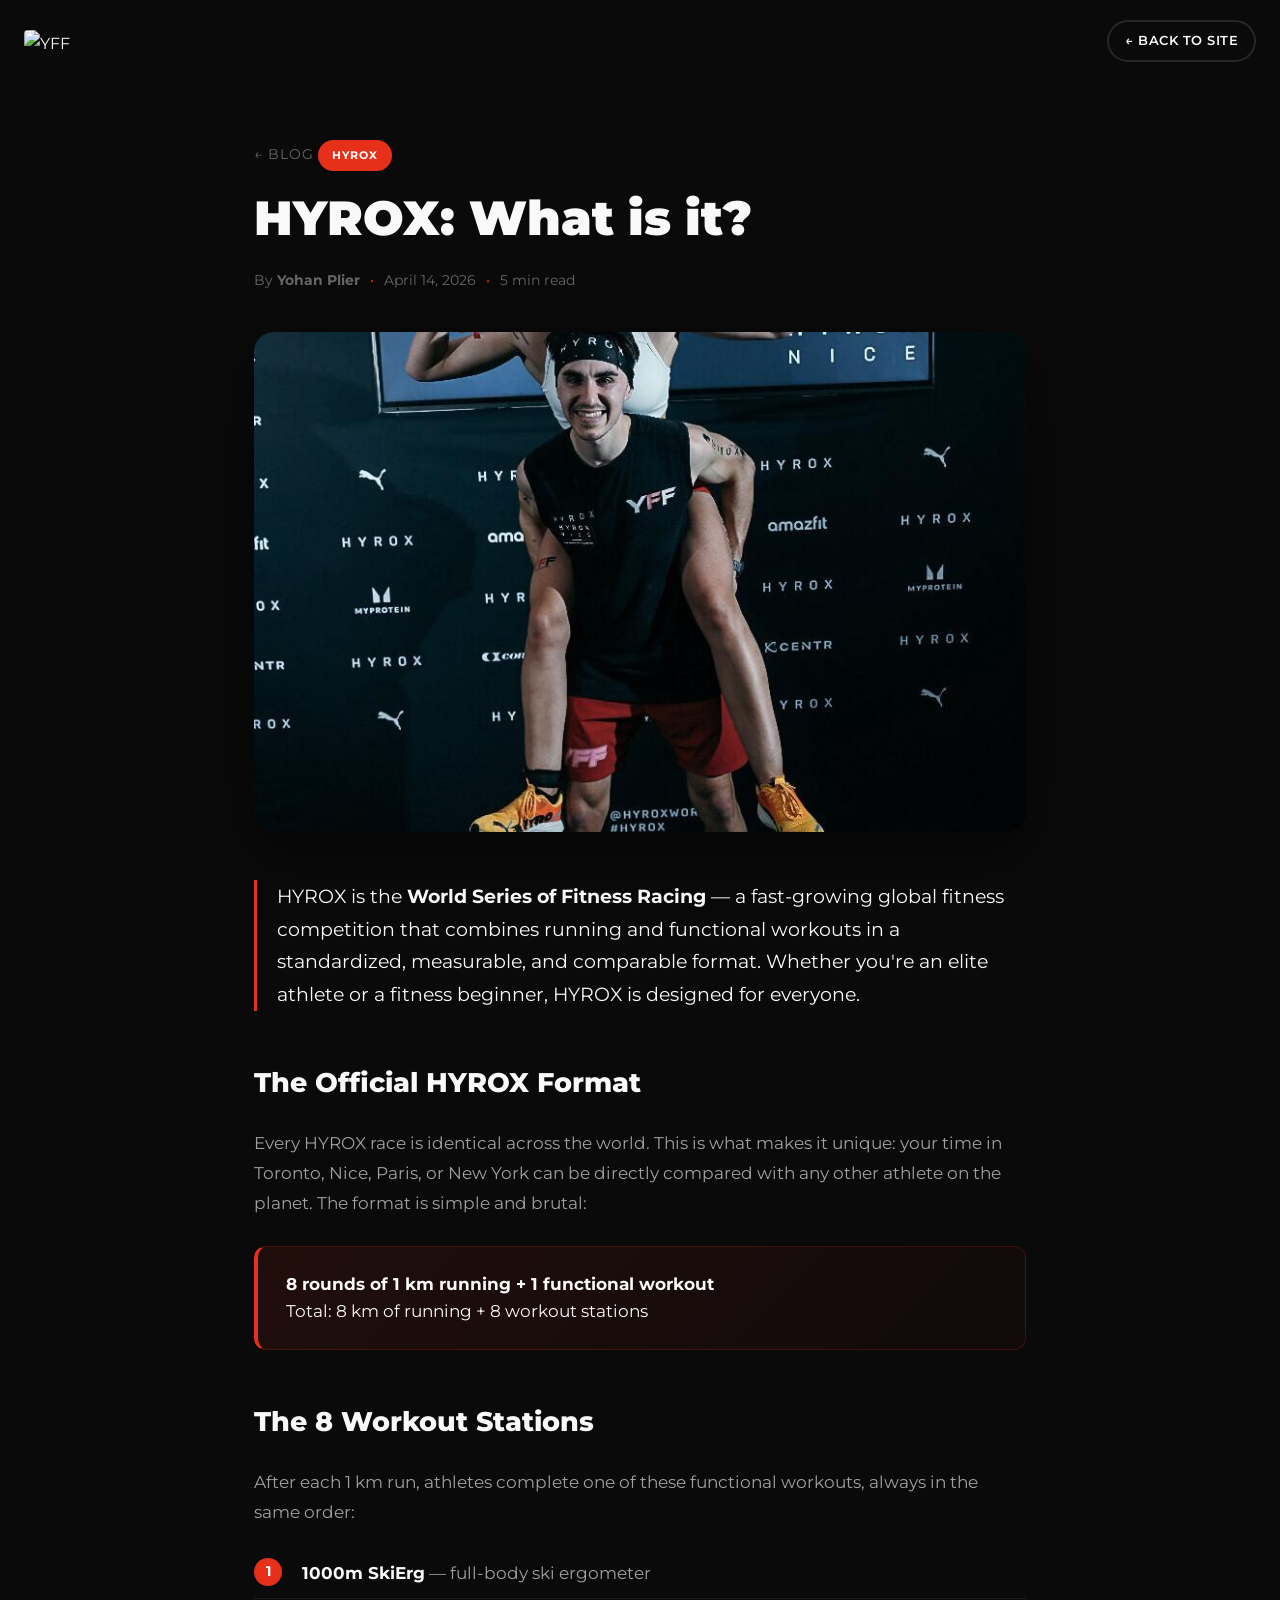
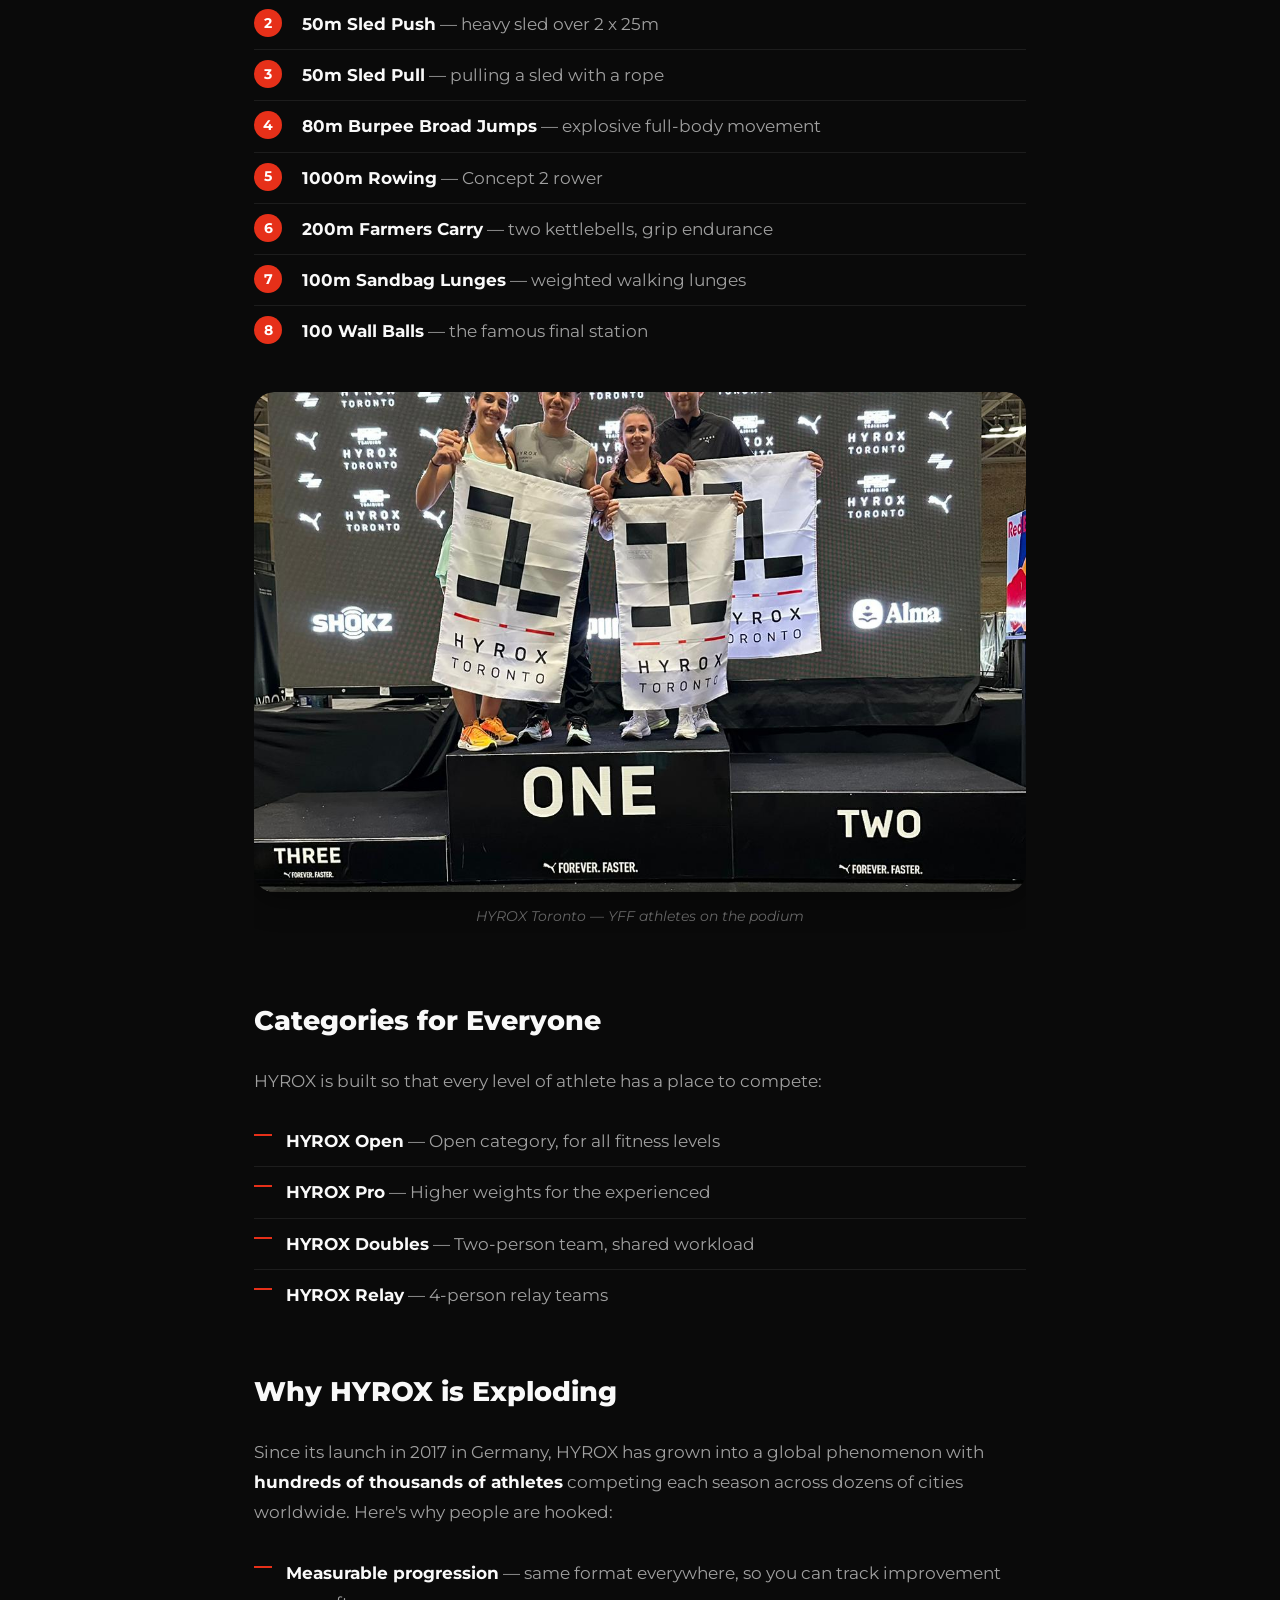
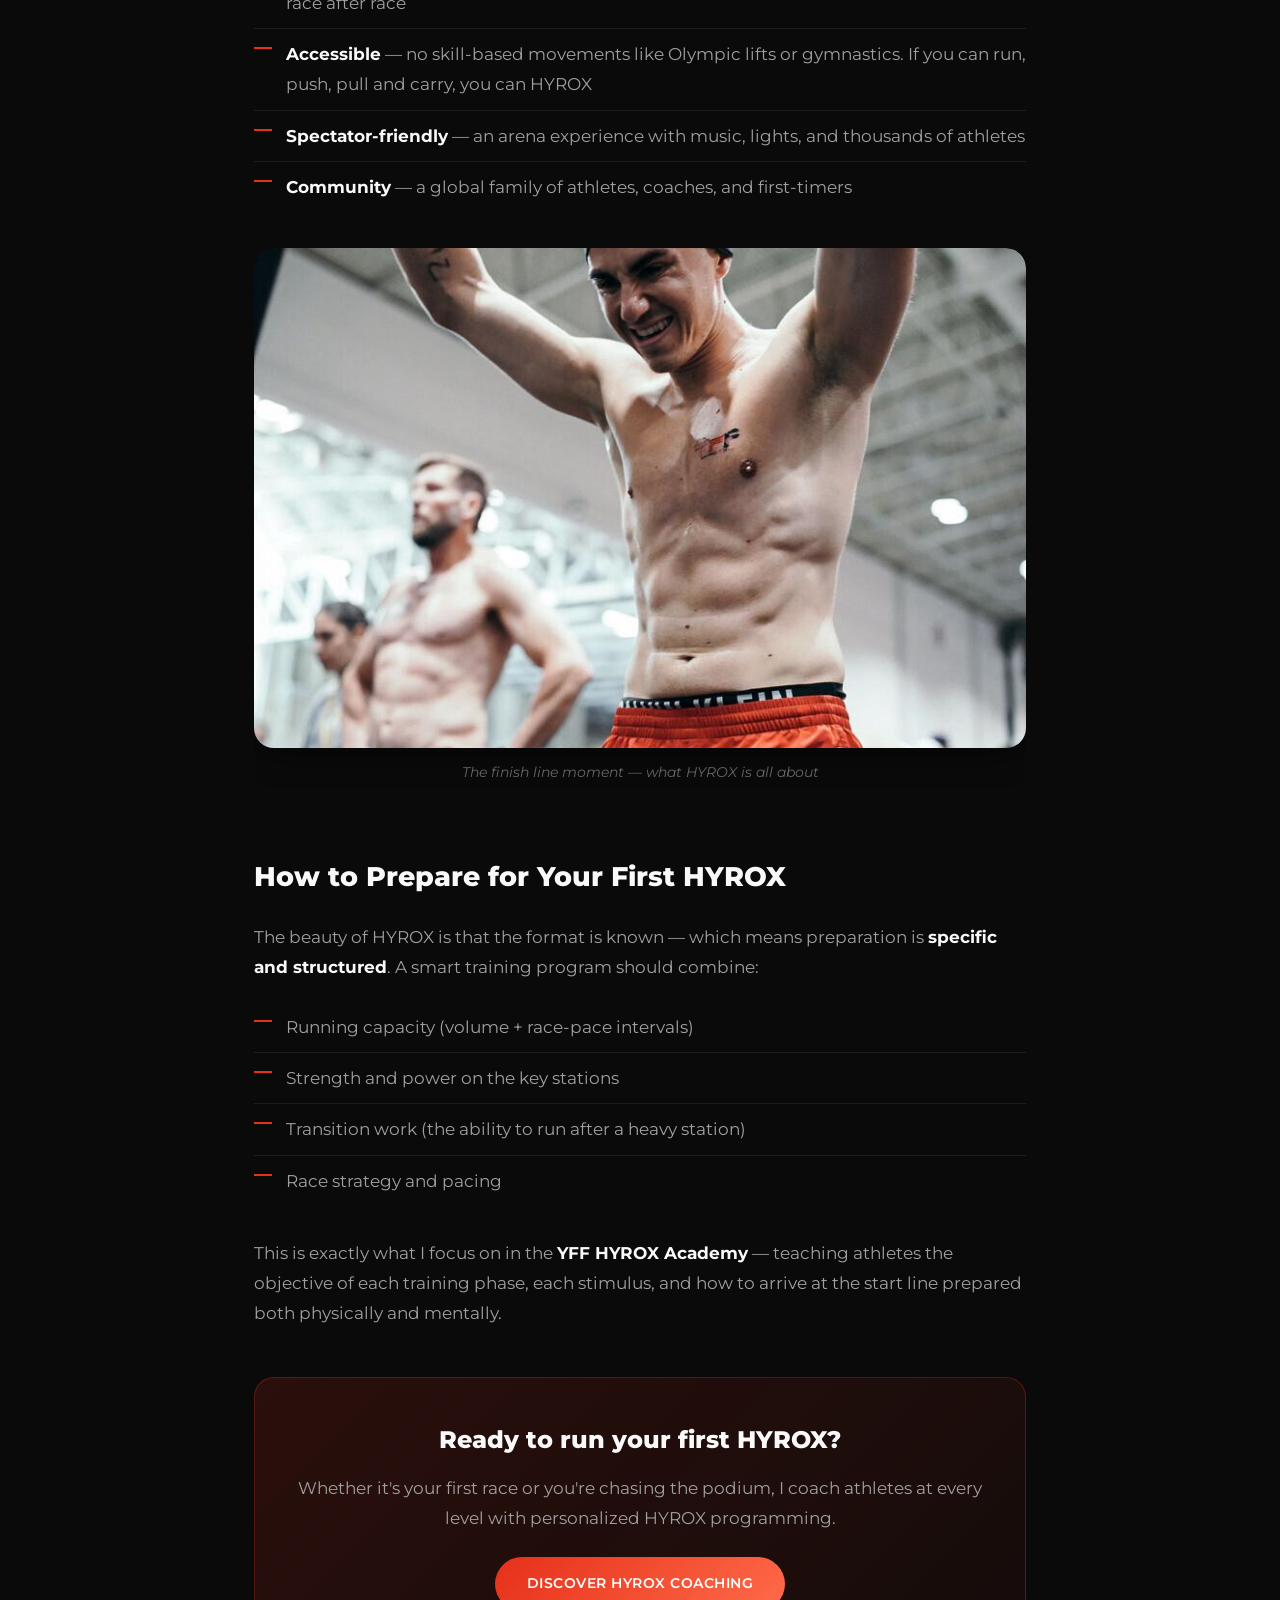
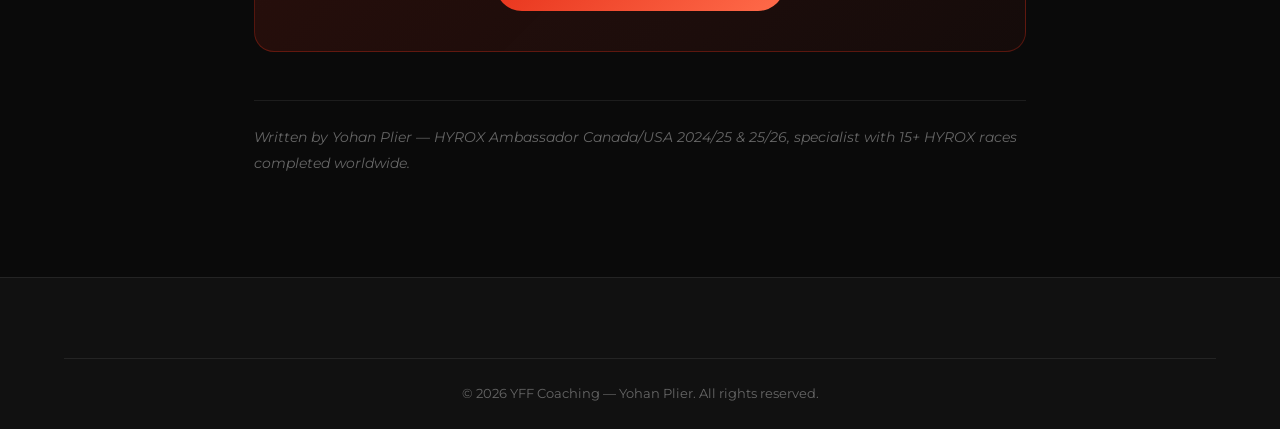
==== commit 15f4482d: "Fix blog article invisible content Blog page was missing the scroll-reveal script, so every .animate" ====
--- a/blog/hyrox-what-is-it.html
+++ b/blog/hyrox-what-is-it.html
@@ -182,5 +182,25 @@
             </div>
         </div>
     </footer>
+
+    <!-- Scripts: reveal animations on scroll -->
+    <script>
+        document.addEventListener('DOMContentLoaded', () => {
+            const els = document.querySelectorAll('.animate-on-scroll, .animate-slide-left, .animate-slide-right, .animate-scale');
+            if ('IntersectionObserver' in window) {
+                const io = new IntersectionObserver((entries) => {
+                    entries.forEach(entry => {
+                        if (entry.isIntersecting) {
+                            entry.target.classList.add('in-view');
+                            io.unobserve(entry.target);
+                        }
+                    });
+                }, { rootMargin: '0px 0px -60px 0px', threshold: 0.1 });
+                els.forEach(el => io.observe(el));
+            } else {
+                els.forEach(el => el.classList.add('in-view'));
+            }
+        });
+    </script>
 </body>
 </html>
--- a/css/style.css
+++ b/css/style.css
@@ -122,12 +122,13 @@
 }
 
 .nav-container {
-    max-width: 1200px;
+    max-width: 1280px;
     margin: 0 auto;
     padding: 0 24px;
     display: flex;
     align-items: center;
     justify-content: space-between;
+    gap: 16px;
 }
 
 .nav-logo {
@@ -136,20 +137,20 @@
 }
 
 .nav-logo-img {
-    height: 32px;
+    height: 22px;
     width: auto;
-    border-radius: 6px;
+    border-radius: 4px;
 }
 
 .nav-menu {
     display: flex;
     align-items: center;
-    gap: 8px;
+    gap: 2px;
 }
 
 .nav-link {
-    padding: 8px 16px;
-    font-size: 0.85rem;
+    padding: 6px 10px;
+    font-size: 0.75rem;
     font-weight: 500;
     letter-spacing: 0.5px;
     text-transform: uppercase;
@@ -157,6 +158,7 @@
     transition: var(--transition);
     border-radius: var(--radius-sm);
     position: relative;
+    white-space: nowrap;
 }
 
 .nav-link:hover,
@@ -182,15 +184,16 @@
 }
 
 .nav-cta {
-    padding: 10px 24px;
+    padding: 8px 18px;
     background: var(--gradient-accent);
     color: white;
-    font-size: 0.85rem;
+    font-size: 0.75rem;
     font-weight: 600;
     letter-spacing: 0.5px;
     text-transform: uppercase;
     border-radius: 50px;
     transition: var(--transition);
+    white-space: nowrap;
 }
 
 .nav-cta:hover {
@@ -204,6 +207,8 @@
     align-items: center;
     gap: 12px;
     order: 3;
+    position: relative;
+    z-index: 1002;
 }
 
 .lang-switch {
@@ -1951,51 +1956,137 @@
 /* --- Responsive --- */
 
 /* Tablet — hamburger nav, keep grids side by side */
-@media (max-width: 1024px) {
+@media (max-width: 1200px) {
     .nav-toggle {
         display: flex;
+    }
+
+    /* Backdrop overlay */
+    body::before {
+        content: '';
+        position: fixed;
+        inset: 0;
+        background: rgba(0, 0, 0, 0.5);
+        backdrop-filter: blur(4px);
+        -webkit-backdrop-filter: blur(4px);
+        z-index: 999;
+        opacity: 0;
+        transition: opacity 0.4s ease;
+        pointer-events: none;
+    }
+
+    body.nav-open::before {
+        opacity: 1;
+        pointer-events: auto;
     }
 
     .nav-menu {
         position: fixed;
         top: 0;
         right: -100%;
-        width: 80%;
-        max-width: 360px;
+        width: 88%;
+        max-width: 380px;
         height: 100vh;
-        background: rgba(15, 15, 15, 0.98);
+        background: linear-gradient(180deg, #0f0f0f 0%, #1a1a1a 100%);
         backdrop-filter: blur(20px);
         -webkit-backdrop-filter: blur(20px);
         flex-direction: column;
-        justify-content: center;
-        padding: 40px;
-        gap: 4px;
+        justify-content: flex-start;
+        align-items: stretch;
+        padding: 100px 0 32px 0;
+        gap: 0;
         transition: right 0.4s cubic-bezier(0.4, 0, 0.2, 1);
         border-left: 1px solid var(--border-color);
+        box-shadow: -20px 0 60px rgba(0, 0, 0, 0.5);
+        overflow-y: auto;
+        z-index: 1000;
     }
 
     .nav-menu.open {
         right: 0;
     }
 
+    .nav-menu li {
+        width: 100%;
+        list-style: none;
+    }
+
     .nav-link {
-        font-size: 1.1rem;
-        padding: 14px 20px;
+        font-size: 1rem;
+        font-weight: 600;
+        letter-spacing: 1.5px;
+        padding: 16px 32px;
         width: 100%;
         text-align: left;
+        display: flex;
+        align-items: center;
+        justify-content: space-between;
+        border-radius: 0;
+        border-left: 3px solid transparent;
+        color: var(--text-secondary);
+        transition: all 0.25s ease;
     }
 
     .nav-link::after {
-        bottom: 10px;
-        left: 20px;
-        transform: none;
+        display: none;
+    }
+
+    .nav-link::before {
+        content: '';
+        width: 0;
+        height: 1px;
+        background: var(--accent);
+        transition: width 0.3s ease;
+        margin-right: 0;
+    }
+
+    .nav-link:hover,
+    .nav-link.active {
+        color: var(--text-primary);
+        background: rgba(230, 48, 25, 0.06);
+        border-left-color: var(--accent);
+        padding-left: 36px;
+    }
+
+    .nav-link:hover::before,
+    .nav-link.active::before {
+        width: 16px;
+        margin-right: 12px;
     }
 
     .nav-cta {
-        margin-top: 16px;
-        width: 100%;
+        margin: 24px 24px 0;
+        width: calc(100% - 48px);
         text-align: center;
         padding: 14px 24px;
+        font-size: 0.85rem;
+        letter-spacing: 1px;
+        box-shadow: 0 8px 30px rgba(230, 48, 25, 0.35);
+    }
+
+    /* Drawer header with logo */
+    .nav-menu::before {
+        content: '';
+        position: absolute;
+        top: 0;
+        left: 0;
+        right: 0;
+        height: 80px;
+        background: linear-gradient(180deg, rgba(230, 48, 25, 0.08) 0%, transparent 100%);
+        border-bottom: 1px solid var(--border-color);
+        pointer-events: none;
+    }
+
+    /* Close button inside drawer */
+    .nav-toggle {
+        position: relative;
+        z-index: 1002;
+    }
+
+    .nav-toggle.active {
+        position: fixed;
+        top: 24px;
+        right: 24px;
     }
 
     .hero-content {
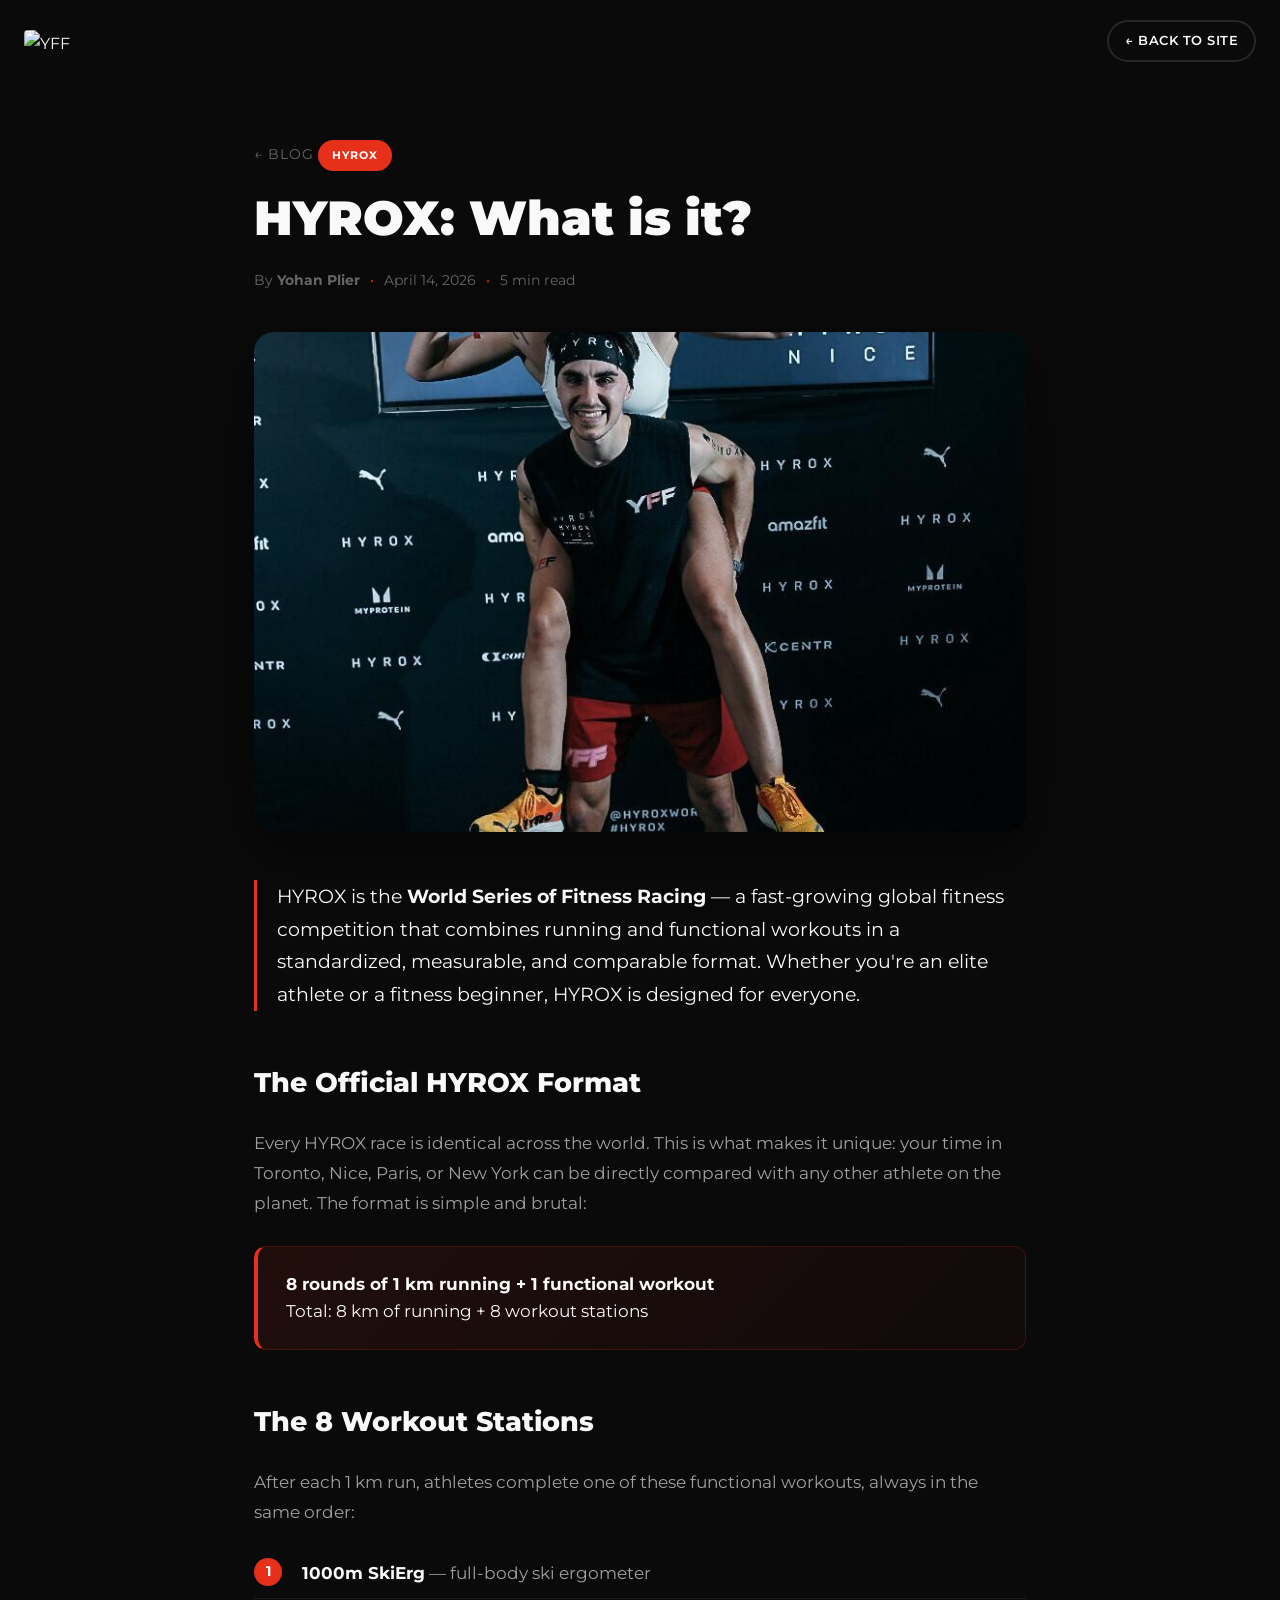
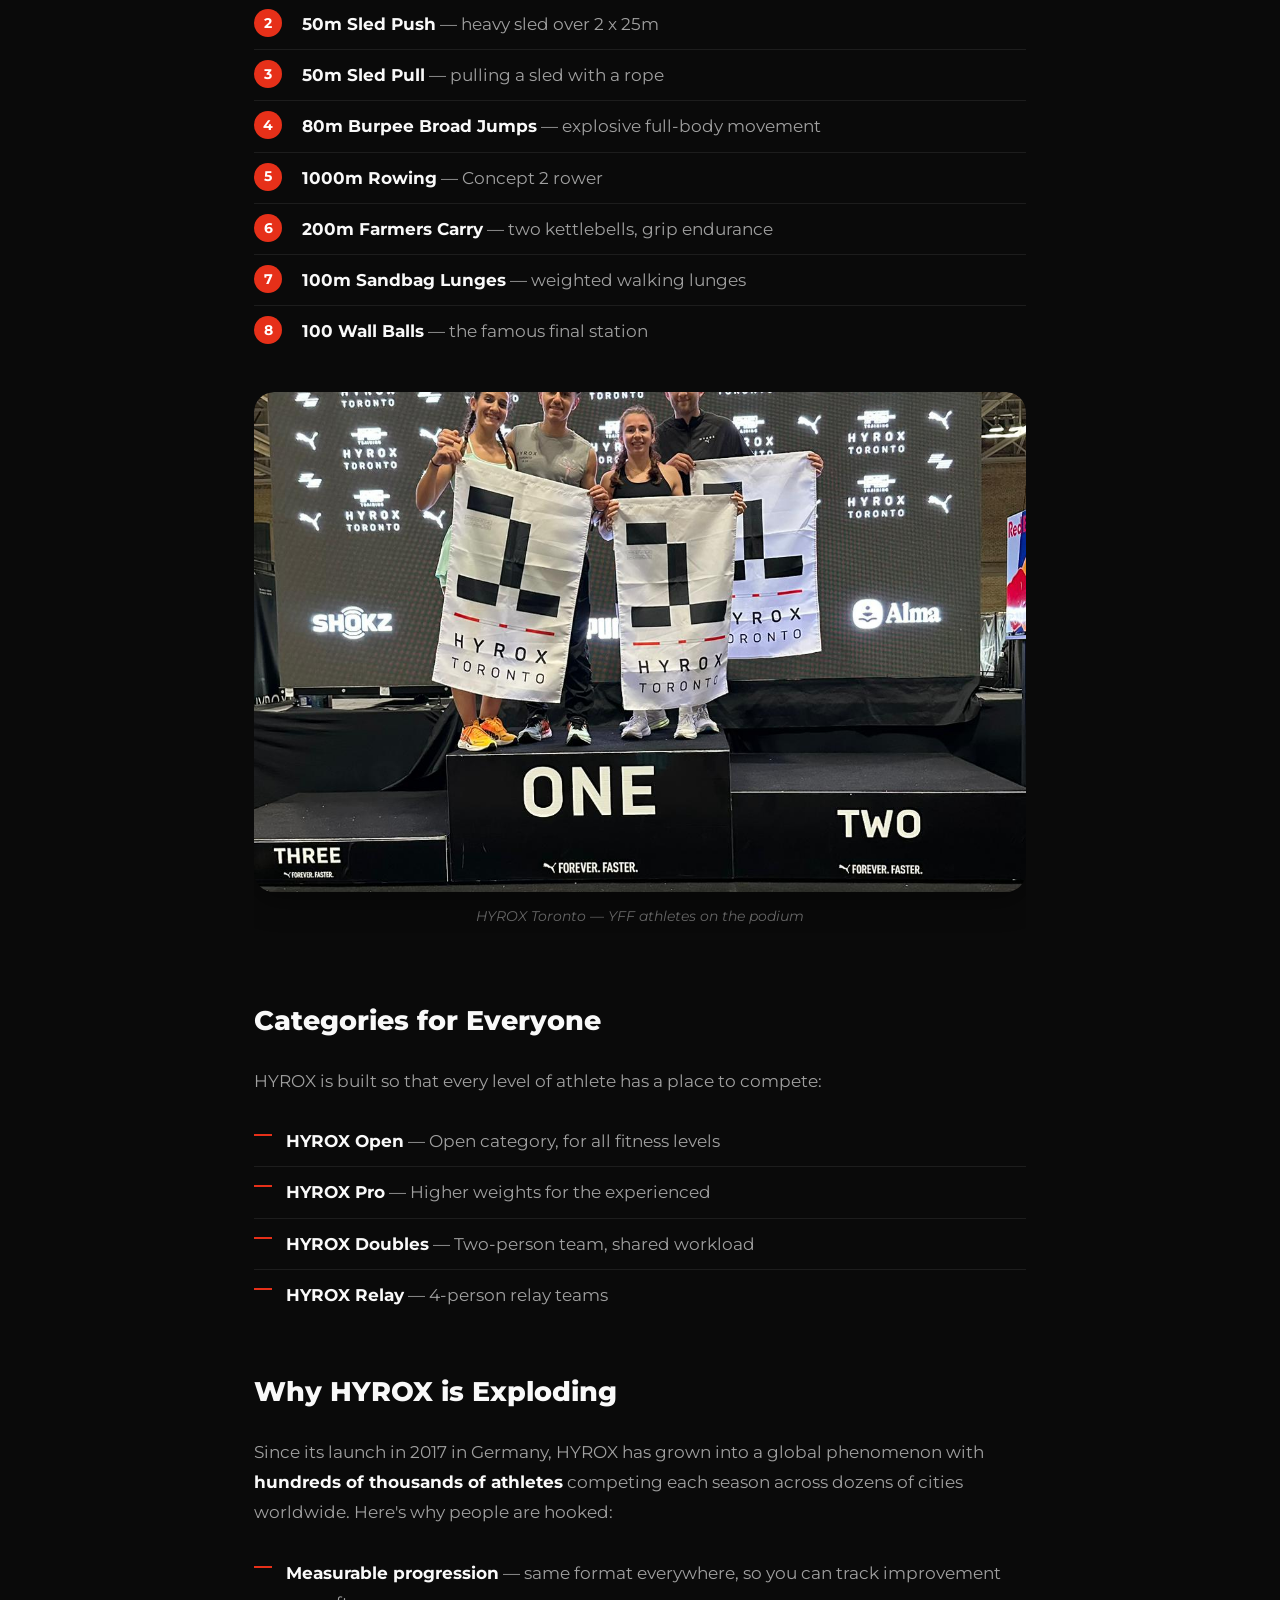
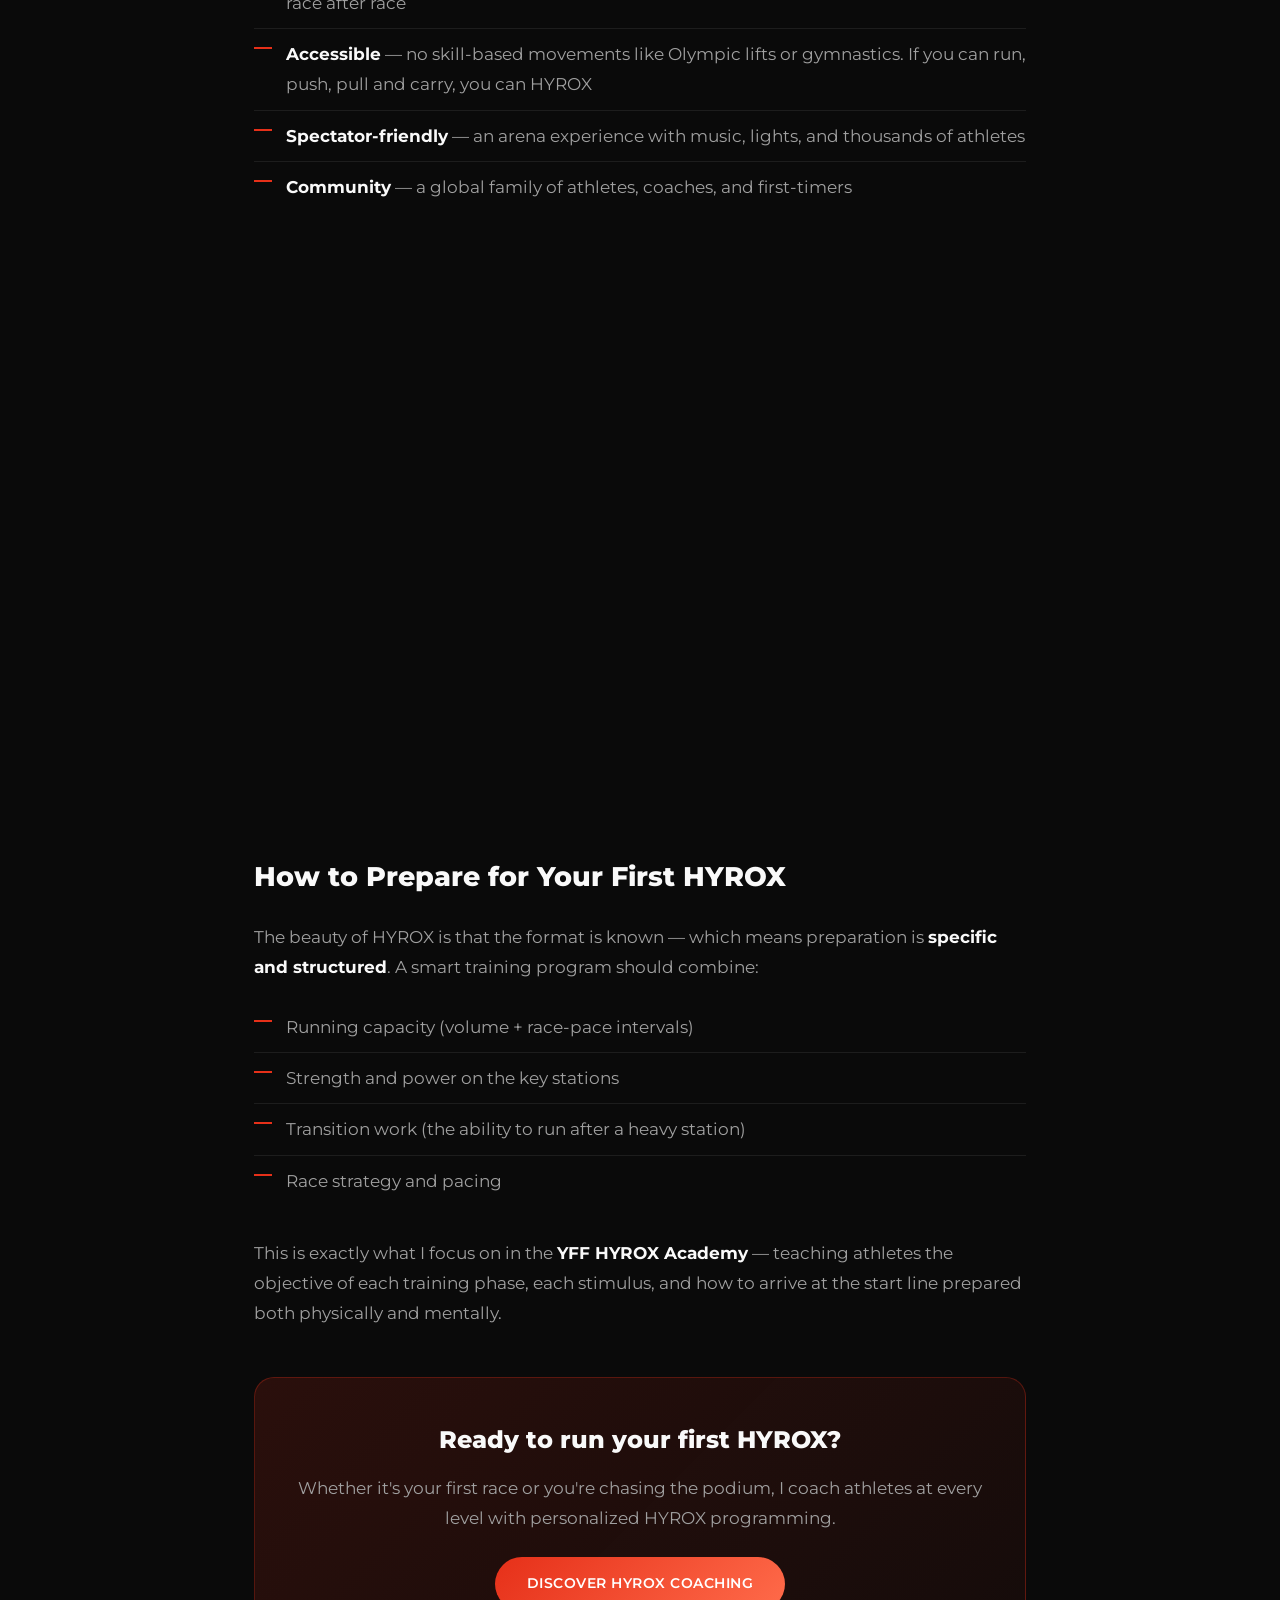
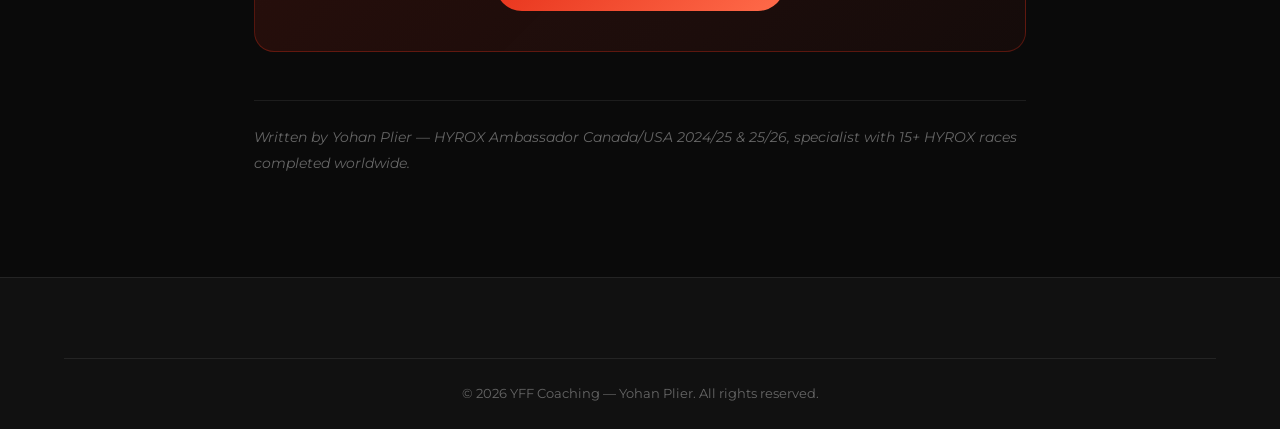
==== commit fb33c9d5: "Fix broken links: repo moved to Connected-Mate org The GitHub organization was renamed Alex-Connecte" ====
--- a/blog/hyrox-what-is-it.html
+++ b/blog/hyrox-what-is-it.html
@@ -3,25 +3,44 @@
 <head>
     <meta charset="UTF-8">
     <meta name="viewport" content="width=device-width, initial-scale=1.0">
-    <title>HYROX: What is it? | YFF Coaching Blog - Yohan Plier</title>
-    <meta name="description" content="Complete guide to HYROX, the World Series of Fitness Racing. Learn the format, the 8 stations, how to prepare, and why millions of athletes are joining the HYROX movement.">
-    <meta name="keywords" content="HYROX, what is HYROX, HYROX explained, HYROX stations, HYROX race format, fitness racing, YFF Coaching, Yohan Plier, HYROX coach Toulouse">
+    <meta name="theme-color" content="#0a0a0a">
+
+    <title>HYROX: What is it? Complete Guide to the World Series of Fitness Racing | YFF Coaching</title>
+    <meta name="description" content="Complete HYROX guide: 8 km run + 8 workout stations (SkiErg, Sled Push/Pull, Burpees, Row, Farmers Carry, Lunges, Wall Balls). Learn format, categories, preparation tips from HYROX Ambassador Yohan Plier.">
+    <meta name="keywords" content="HYROX, what is HYROX, HYROX explained, HYROX stations, HYROX race format, HYROX coach, HYROX preparation, HYROX training, fitness racing, world series fitness racing, HYROX Toulouse, HYROX France, SkiErg, sled push, wall balls, YFF Coaching, Yohan Plier, HYROX Ambassador">
     <meta name="author" content="Yohan Plier - YFF Coaching">
-    <meta name="robots" content="index, follow">
-    <link rel="canonical" href="https://alex-connected-mate.github.io/yff-coaching/blog/hyrox-what-is-it.html">
+    <meta name="robots" content="index, follow, max-image-preview:large, max-snippet:-1">
+    <meta name="googlebot" content="index, follow, max-image-preview:large">
+    <meta name="article:author" content="Yohan Plier">
+    <meta name="article:published_time" content="2026-04-14T12:00:00+02:00">
+    <meta name="article:modified_time" content="2026-04-14T15:00:00+02:00">
+    <meta name="article:section" content="HYROX">
+    <meta name="article:tag" content="HYROX">
+    <meta name="article:tag" content="Fitness Racing">
+    <meta name="article:tag" content="Race Preparation">
+    <link rel="canonical" href="https://connected-mate.github.io/yff-coaching/blog/hyrox-what-is-it.html">
 
     <!-- Open Graph -->
     <meta property="og:type" content="article">
-    <meta property="og:title" content="HYROX: What is it? | YFF Coaching Blog">
-    <meta property="og:description" content="Complete guide to HYROX — the World Series of Fitness Racing. Format, stations, preparation and why to join.">
-    <meta property="og:image" content="../assets/images/blog/hyrox-finish.jpg">
-    <meta property="og:url" content="https://alex-connected-mate.github.io/yff-coaching/blog/hyrox-what-is-it.html">
+    <meta property="og:title" content="HYROX: What is it? Complete Guide to the World Series of Fitness Racing">
+    <meta property="og:description" content="Complete HYROX guide by Yohan Plier, HYROX Ambassador: 8 km run + 8 workout stations, categories, format, and preparation tips.">
+    <meta property="og:image" content="https://connected-mate.github.io/yff-coaching/assets/images/blog/hyrox-finish.jpg">
+    <meta property="og:image:width" content="600">
+    <meta property="og:image:height" content="400">
+    <meta property="og:image:alt" content="HYROX Finish Line - YFF Coaching athlete at HYROX Nice">
+    <meta property="og:url" content="https://connected-mate.github.io/yff-coaching/blog/hyrox-what-is-it.html">
+    <meta property="og:site_name" content="YFF Coaching">
+    <meta property="article:published_time" content="2026-04-14T12:00:00+02:00">
+    <meta property="article:author" content="https://connected-mate.github.io/yff-coaching/#yohan">
+    <meta property="article:section" content="HYROX">
 
     <!-- Twitter Card -->
     <meta name="twitter:card" content="summary_large_image">
-    <meta name="twitter:title" content="HYROX: What is it? | YFF Coaching Blog">
-    <meta name="twitter:description" content="Complete guide to HYROX — the World Series of Fitness Racing.">
-    <meta name="twitter:image" content="../assets/images/blog/hyrox-finish.jpg">
+    <meta name="twitter:site" content="@yofirefit">
+    <meta name="twitter:creator" content="@yofirefit">
+    <meta name="twitter:title" content="HYROX: What is it? Complete Guide | YFF Coaching">
+    <meta name="twitter:description" content="Complete HYROX guide: format, 8 stations, categories, preparation. By HYROX Ambassador Yohan Plier.">
+    <meta name="twitter:image" content="https://connected-mate.github.io/yff-coaching/assets/images/blog/hyrox-finish.jpg">
 
     <!-- Fonts -->
     <link rel="preconnect" href="https://fonts.googleapis.com">
@@ -39,28 +58,117 @@
     {
         "@context": "https://schema.org",
         "@type": "BlogPosting",
-        "headline": "HYROX: What is it?",
-        "description": "Complete guide to HYROX — the World Series of Fitness Racing.",
-        "image": "https://alex-connected-mate.github.io/yff-coaching/assets/images/blog/hyrox-finish.jpg",
+        "@id": "https://connected-mate.github.io/yff-coaching/blog/hyrox-what-is-it.html#article",
+        "headline": "HYROX: What is it? Complete Guide to the World Series of Fitness Racing",
+        "alternativeHeadline": "Qu'est-ce que HYROX ? Guide complet",
+        "description": "Complete HYROX guide by HYROX Ambassador Yohan Plier: 8 km run + 8 workout stations, categories, format, and preparation tips.",
+        "image": [
+            "https://connected-mate.github.io/yff-coaching/assets/images/blog/hyrox-finish.jpg",
+            "https://connected-mate.github.io/yff-coaching/assets/images/blog/hyrox-podium.jpg",
+            "https://connected-mate.github.io/yff-coaching/assets/images/blog/hyrox-victory.jpg"
+        ],
+        "keywords": "HYROX, what is HYROX, HYROX explained, HYROX stations, HYROX format, HYROX preparation, fitness racing, YFF Coaching",
+        "articleSection": "HYROX",
+        "wordCount": 900,
+        "inLanguage": "en",
         "author": {
             "@type": "Person",
+            "@id": "https://connected-mate.github.io/yff-coaching/#yohan",
             "name": "Yohan Plier",
-            "url": "https://alex-connected-mate.github.io/yff-coaching/"
+            "url": "https://connected-mate.github.io/yff-coaching/",
+            "jobTitle": "HYROX Certified Coach & Ambassador"
         },
         "publisher": {
             "@type": "Organization",
             "name": "YFF Coaching",
             "logo": {
                 "@type": "ImageObject",
-                "url": "https://alex-connected-mate.github.io/yff-coaching/assets/images/logo-yff-new.png"
+                "url": "https://connected-mate.github.io/yff-coaching/assets/images/logo-yff-new.png",
+                "width": 500,
+                "height": 147
             }
         },
-        "datePublished": "2026-04-14",
-        "dateModified": "2026-04-14",
+        "datePublished": "2026-04-14T12:00:00+02:00",
+        "dateModified": "2026-04-14T15:00:00+02:00",
         "mainEntityOfPage": {
             "@type": "WebPage",
-            "@id": "https://alex-connected-mate.github.io/yff-coaching/blog/hyrox-what-is-it.html"
+            "@id": "https://connected-mate.github.io/yff-coaching/blog/hyrox-what-is-it.html"
+        },
+        "about": {
+            "@type": "Thing",
+            "name": "HYROX",
+            "description": "HYROX is a global fitness racing competition combining running and functional workouts"
         }
+    }
+    </script>
+
+    <!-- Breadcrumb Structured Data -->
+    <script type="application/ld+json">
+    {
+        "@context": "https://schema.org",
+        "@type": "BreadcrumbList",
+        "itemListElement": [
+            {
+                "@type": "ListItem",
+                "position": 1,
+                "name": "Home",
+                "item": "https://connected-mate.github.io/yff-coaching/"
+            },
+            {
+                "@type": "ListItem",
+                "position": 2,
+                "name": "Blog",
+                "item": "https://connected-mate.github.io/yff-coaching/#blog"
+            },
+            {
+                "@type": "ListItem",
+                "position": 3,
+                "name": "HYROX: What is it?",
+                "item": "https://connected-mate.github.io/yff-coaching/blog/hyrox-what-is-it.html"
+            }
+        ]
+    }
+    </script>
+
+    <!-- FAQ Structured Data (embedded in article) -->
+    <script type="application/ld+json">
+    {
+        "@context": "https://schema.org",
+        "@type": "FAQPage",
+        "mainEntity": [
+            {
+                "@type": "Question",
+                "name": "What is HYROX?",
+                "acceptedAnswer": {
+                    "@type": "Answer",
+                    "text": "HYROX is the World Series of Fitness Racing \u2014 a global fitness competition combining 8 rounds of 1 km running with 8 functional workout stations, totaling 8 km of running plus workouts."
+                }
+            },
+            {
+                "@type": "Question",
+                "name": "What are the 8 HYROX stations?",
+                "acceptedAnswer": {
+                    "@type": "Answer",
+                    "text": "The 8 stations in order: 1000m SkiErg, 50m Sled Push, 50m Sled Pull, 80m Burpee Broad Jumps, 1000m Rowing, 200m Farmers Carry, 100m Sandbag Lunges, 100 Wall Balls."
+                }
+            },
+            {
+                "@type": "Question",
+                "name": "What are the HYROX categories?",
+                "acceptedAnswer": {
+                    "@type": "Answer",
+                    "text": "HYROX offers 4 main categories: HYROX Open (all levels), HYROX Pro (higher weights), HYROX Doubles (2-person team), and HYROX Relay (4-person team)."
+                }
+            },
+            {
+                "@type": "Question",
+                "name": "Can beginners do HYROX?",
+                "acceptedAnswer": {
+                    "@type": "Answer",
+                    "text": "Yes. HYROX is accessible to all fitness levels \u2014 there are no skill-based movements like Olympic lifts or gymnastics. If you can run, push, pull and carry, you can HYROX."
+                }
+            }
+        ]
     }
     </script>
 </head>
--- a/css/style.css
+++ b/css/style.css
@@ -693,20 +693,22 @@
 /* Features List */
 .features-list {
     margin: 32px 0;
+    display: grid;
+    grid-template-columns: repeat(3, 1fr);
+    gap: 20px;
+}
+
+.feature-item {
     display: flex;
     flex-direction: column;
-    gap: 20px;
-}
-
-.feature-item {
-    display: flex;
-    align-items: center;
-    gap: 16px;
-    padding: 16px;
+    align-items: flex-start;
+    gap: 10px;
+    padding: 20px 16px;
     background: var(--bg-card);
     border-radius: var(--radius-md);
     border: 1px solid var(--border-color);
     transition: var(--transition);
+    text-align: left;
 }
 
 .feature-item:hover {
@@ -1174,6 +1176,14 @@
     margin-bottom: 32px;
 }
 
+.program-pricing-single {
+    margin-bottom: 32px;
+}
+
+.program-pricing-single .program-pricing-table {
+    max-width: 520px;
+}
+
 .program-pricing-table {
     background: rgba(255, 255, 255, 0.03);
     border: 1px solid var(--border-color);
@@ -1414,12 +1424,21 @@
 /* --- Blog --- */
 #blog {
     background: var(--bg-section);
+    padding: 60px 0;
+}
+
+#blog .container {
+    max-width: 820px;
+}
+
+#blog .section-header {
+    margin-bottom: 32px;
 }
 
 .blog-grid {
     display: grid;
-    grid-template-columns: 2fr 1fr;
-    gap: 32px;
+    grid-template-columns: 1.6fr 1fr;
+    gap: 20px;
     align-items: stretch;
 }
 
@@ -1443,7 +1462,8 @@
 .blog-card-image {
     position: relative;
     width: 100%;
-    aspect-ratio: 16 / 9;
+    aspect-ratio: 16 / 8;
+    max-height: 200px;
     overflow: hidden;
 }
 
@@ -1473,7 +1493,7 @@
 }
 
 .blog-card-content {
-    padding: 28px;
+    padding: 20px 22px;
 }
 
 .blog-card-meta {
@@ -1490,17 +1510,17 @@
 }
 
 .blog-card-content h3 {
-    font-size: 1.5rem;
+    font-size: 1.2rem;
     font-weight: 800;
-    margin-bottom: 12px;
+    margin-bottom: 10px;
     line-height: 1.3;
 }
 
 .blog-card-content p {
     color: var(--text-secondary);
-    font-size: 0.95rem;
-    line-height: 1.6;
-    margin-bottom: 16px;
+    font-size: 0.85rem;
+    line-height: 1.55;
+    margin-bottom: 14px;
 }
 
 .blog-card-link {
@@ -1519,35 +1539,37 @@
 .blog-coming-soon {
     background: var(--bg-card);
     border: 1px dashed var(--border-light);
-    border-radius: var(--radius-lg);
+    border-radius: var(--radius-md);
     display: flex;
     align-items: center;
     justify-content: center;
-    min-height: 300px;
+    min-height: 160px;
 }
 
 .blog-coming-soon-inner {
     text-align: center;
-    padding: 32px;
+    padding: 16px;
     color: var(--text-muted);
 }
 
 .blog-coming-soon-inner svg {
+    width: 22px;
+    height: 22px;
     color: var(--accent);
-    margin-bottom: 16px;
+    margin-bottom: 8px;
     opacity: 0.6;
 }
 
 .blog-coming-soon-inner h4 {
     color: var(--text-primary);
-    font-size: 1.05rem;
+    font-size: 0.8rem;
     font-weight: 700;
-    margin-bottom: 8px;
+    margin-bottom: 4px;
 }
 
 .blog-coming-soon-inner p {
-    font-size: 0.85rem;
-    line-height: 1.5;
+    font-size: 0.72rem;
+    line-height: 1.3;
 }
 
 /* --- Blog Article Page --- */
@@ -2077,16 +2099,21 @@
         pointer-events: none;
     }
 
-    /* Close button inside drawer */
+    /* Close button stays in nav — hide lang switch when menu is open */
     .nav-toggle {
         position: relative;
         z-index: 1002;
     }
 
-    .nav-toggle.active {
-        position: fixed;
-        top: 24px;
-        right: 24px;
+    .lang-switch {
+        transition: opacity 0.25s ease, transform 0.25s ease;
+    }
+
+    body.nav-open .lang-switch {
+        opacity: 0;
+        transform: translateX(20px);
+        pointer-events: none;
+        visibility: hidden;
     }
 
     .hero-content {
@@ -2160,6 +2187,36 @@
 
     .blog-grid {
         grid-template-columns: 1fr;
+    }
+}
+
+@media (max-width: 600px) {
+    .features-list {
+        grid-template-columns: 1fr;
+    }
+
+    .feature-item {
+        flex-direction: row;
+        align-items: center;
+    }
+
+    /* Keep "Choose This Plan" button on one line */
+    .program-card .btn-full,
+    .program-card .btn {
+        white-space: nowrap;
+        font-size: 0.75rem;
+        padding: 12px 16px;
+        letter-spacing: 0.5px;
+    }
+
+    /* Center footer logo on mobile */
+    .footer-brand {
+        text-align: center;
+    }
+
+    .footer-logo-img {
+        display: flex;
+        justify-content: center;
     }
 }
 
@@ -2349,13 +2406,16 @@
     border: 1px solid var(--border-color);
     border-radius: 50%;
     color: var(--text-secondary);
-    font-size: 1.2rem;
+    font-size: 1.4rem;
     cursor: pointer;
     display: flex;
     align-items: center;
     justify-content: center;
     transition: var(--transition);
-    line-height: 1;
+    line-height: 0;
+    padding: 0;
+    font-family: 'Montserrat', sans-serif;
+    font-weight: 400;
 }
 
 .modal-close:hover {
@@ -2366,15 +2426,20 @@
 
 .modal-logo {
     text-align: center;
-    margin-bottom: 8px;
-}
-
-.modal-logo img {
-    width: 60px;
+    margin-bottom: 20px;
+    margin-top: 8px;
+}
+
+.modal .modal-logo img {
+    width: 88px !important;
+    height: 88px !important;
     margin: 0 auto;
-    border-radius: 16px;
-    overflow: hidden;
-    box-shadow: 0 0 0 1px var(--border-color);
+    padding: 16px !important;
+    background: #ffffff !important;
+    border-radius: 22px !important;
+    object-fit: contain !important;
+    display: block;
+    box-shadow: 0 10px 30px rgba(0, 0, 0, 0.4), 0 0 0 1px rgba(255, 255, 255, 0.08);
 }
 
 .modal h3 {
@@ -2469,7 +2534,8 @@
     outline-offset: 2px;
 }
 
-.sr-only {
+.sr-only,
+.seo-only {
     position: absolute;
     width: 1px;
     height: 1px;
